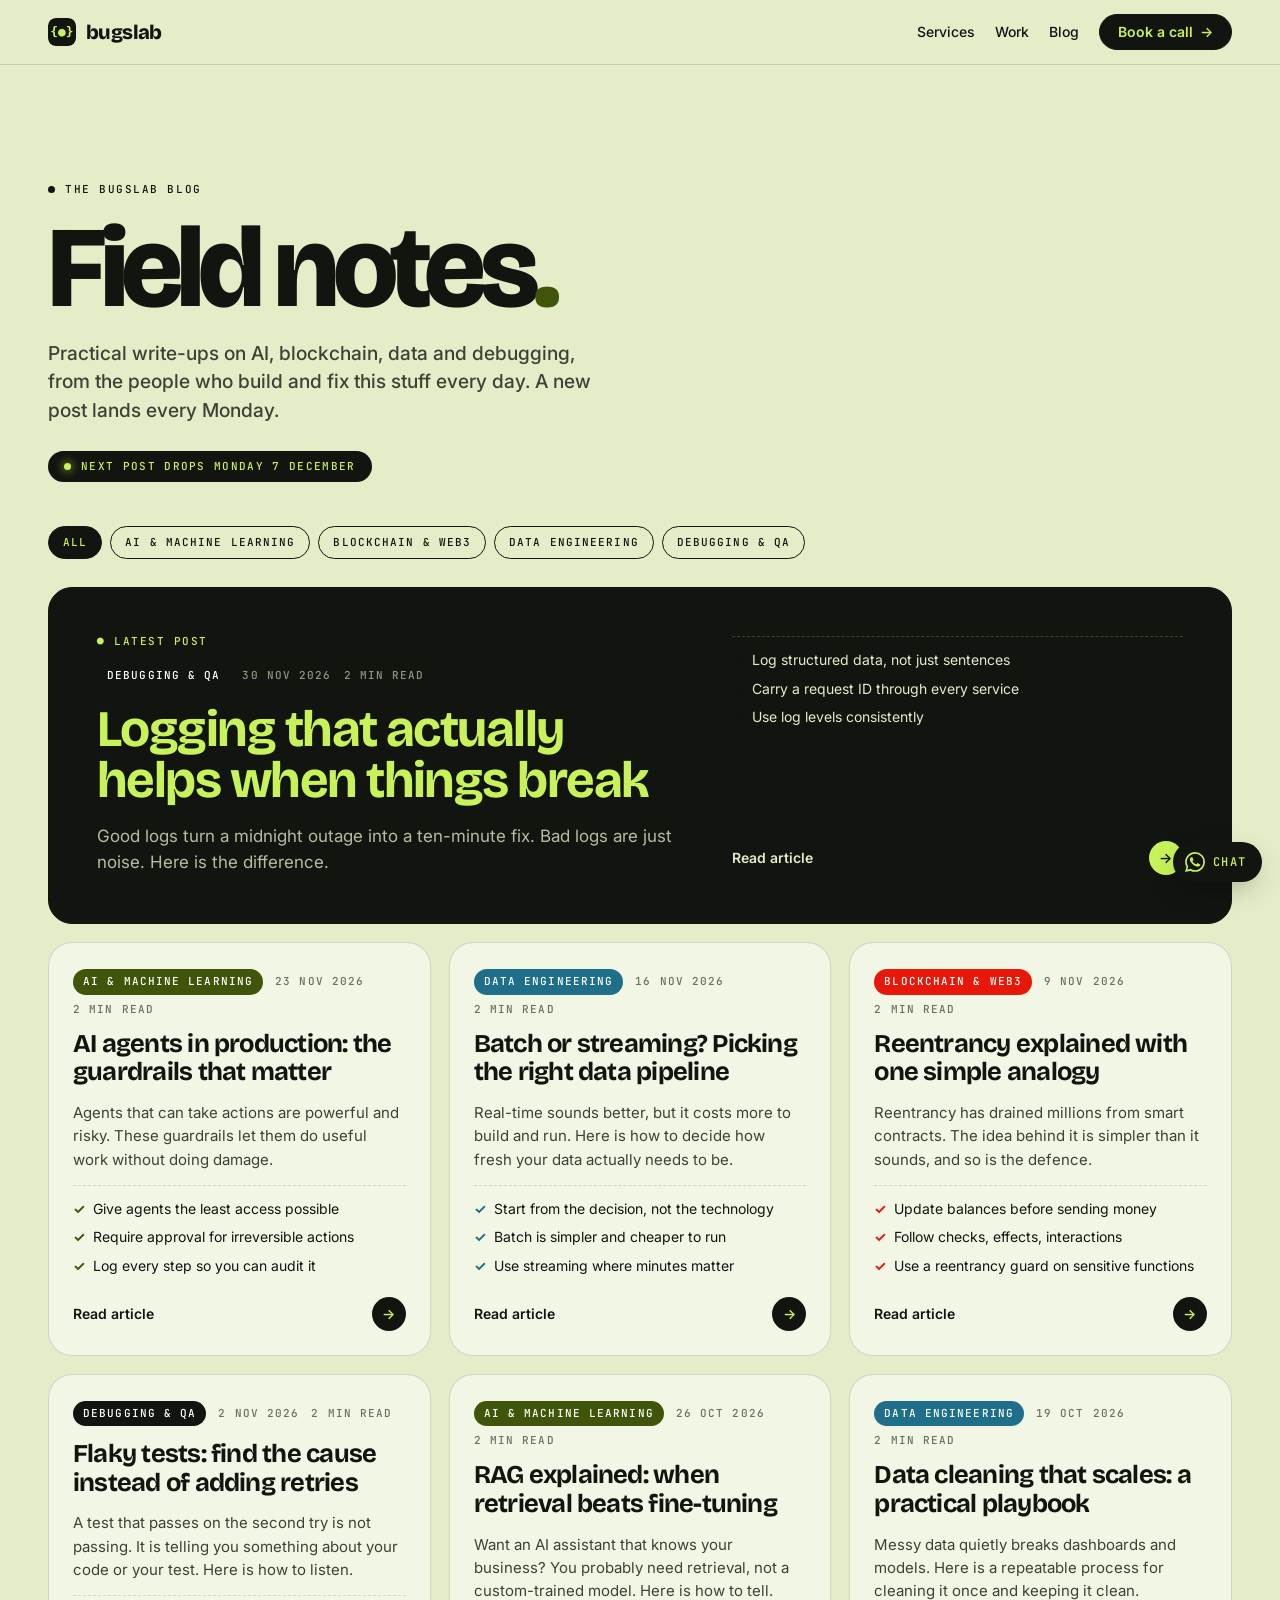
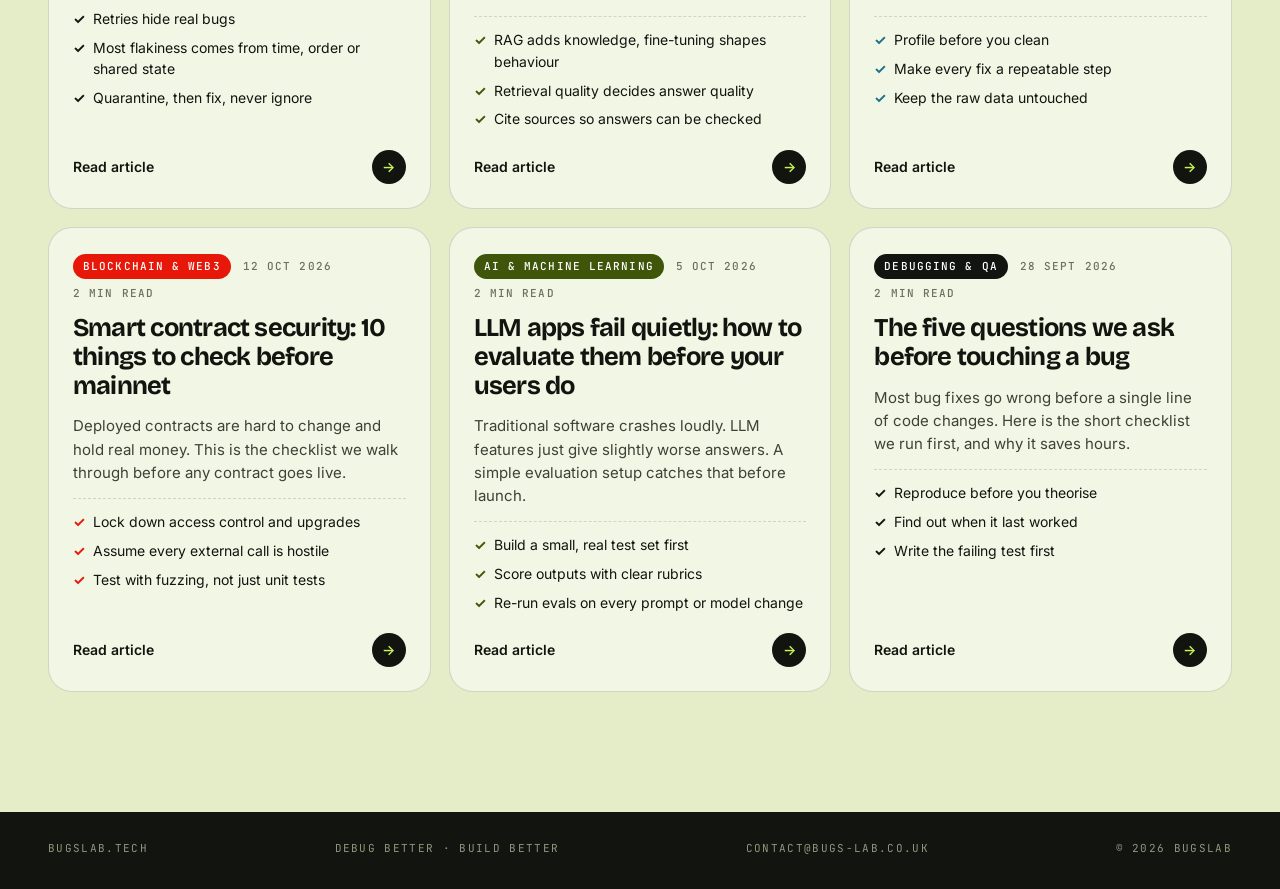
==== blog.html @ f15a3b4d "Add blog: listing page, article page, homepage teaser, 16 scheduled weekly posts Co-Authored-By: Cla" ====
<!DOCTYPE html>
<html lang="en">
<head>
    <meta charset="UTF-8">
    <meta name="viewport" content="width=device-width, initial-scale=1.0">
    <title>Blog | bugslab: notes on AI, blockchain, data and debugging</title>
    <meta name="description" content="Practical articles from the bugslab team on AI and machine learning, blockchain security, data engineering and debugging. A new post every Monday.">
    <meta name="robots" content="index, follow">
    <meta name="theme-color" content="#E4EDC8">
    <meta property="og:type" content="website">
    <meta property="og:title" content="Blog | bugslab: notes on AI, blockchain, data and debugging">
    <meta property="og:description" content="Practical articles from the bugslab team on AI and machine learning, blockchain security, data engineering and debugging. A new post every Monday.">
    <link rel="icon" type="image/svg+xml" href="favicon.svg">
    <link rel="apple-touch-icon" href="favicon.svg">
    <link rel="manifest" href="site.webmanifest">
    <link rel="canonical" href="https://bugslab.tech/blog.html">
    <link rel="preconnect" href="https://fonts.googleapis.com">
    <link rel="preconnect" href="https://fonts.gstatic.com" crossorigin>
    <link href="https://fonts.googleapis.com/css2?family=Bricolage+Grotesque:opsz,wght@12..96,500;12..96,700;12..96,800&family=Inter:wght@400;500;600&family=JetBrains+Mono:wght@400;500&display=swap" rel="stylesheet">
    <link rel="stylesheet" href="css/style.css">
    <link rel="stylesheet" href="css/blog.css">
</head>
<body>

<header class="blog-bar">
    <a href="index.html" class="brand"><img src="favicon.svg" alt="" width="28" height="28">bugslab</a>
    <nav aria-label="Primary">
        <a href="index.html#services">Services</a>
        <a href="index.html#work">Work</a>
        <a href="blog.html">Blog</a>
        <a href="index.html#contact" class="pill pill-dark">Book a call <span aria-hidden="true">→</span></a>
    </nav>
</header>

<main>
<section class="blog-hero">
    <div class="wrap">
        <p class="eyebrow"><span class="dot"></span>The bugslab blog</p>
        <h1>Field notes<span class="accent-dot">.</span></h1>
        <p class="lead">Practical write-ups on AI, blockchain, data and debugging, from the people who build and fix this stuff every day. A new post lands every Monday.</p>
        <p class="next-drop" id="nextDrop" hidden><span class="blip"></span><span></span></p>
    </div>
</section>
<section>
    <div class="wrap">
        <div class="filters" id="filters" role="toolbar" aria-label="Filter by topic"></div>
        <div class="post-grid" id="postGrid"></div>
    </div>
</section>
</main>

<footer class="footer">
    <div class="wrap footer-row mono">
        <span>bugslab.tech</span>
        <span>Debug better · Build better</span>
        <a href="mailto:contact@bugs-lab.co.uk">contact@bugs-lab.co.uk</a>
        <span>© <span id="year">2026</span> bugslab</span>
    </div>
</footer>

<a href="https://wa.me/447361244143" target="_blank" rel="noopener noreferrer" class="wa" aria-label="Message us on WhatsApp">
    <svg viewBox="0 0 24 24" fill="currentColor" aria-hidden="true"><path d="M17.47 14.38c-.3-.15-1.76-.87-2.03-.97-.27-.1-.47-.15-.67.15-.2.3-.77.97-.94 1.17-.17.2-.35.22-.64.07-.3-.15-1.26-.46-2.4-1.48-.89-.79-1.49-1.77-1.66-2.07-.17-.3-.02-.46.13-.61.13-.13.3-.35.45-.52.15-.17.2-.3.3-.5.1-.2.05-.37-.02-.52-.08-.15-.67-1.62-.92-2.22-.24-.58-.49-.5-.67-.51h-.57c-.2 0-.52.07-.8.37-.27.3-1.04 1.02-1.04 2.48s1.07 2.88 1.21 3.08c.15.2 2.1 3.2 5.08 4.49.71.31 1.26.49 1.69.63.71.23 1.36.2 1.87.12.57-.09 1.76-.72 2.01-1.41.25-.7.25-1.29.17-1.41-.07-.13-.27-.2-.57-.35M12.05 21.8h-.01a9.9 9.9 0 0 1-5.03-1.38l-.36-.21-3.74.98 1-3.65-.24-.37a9.86 9.86 0 0 1-1.51-5.26c0-5.45 4.44-9.88 9.89-9.88 2.64 0 5.12 1.03 6.99 2.9a9.82 9.82 0 0 1 2.89 6.99c0 5.45-4.44 9.88-9.88 9.88m8.41-18.3A11.82 11.82 0 0 0 12.05 0C5.5 0 .16 5.34.16 11.9c0 2.1.55 4.14 1.59 5.95L.06 24l6.3-1.65a11.88 11.88 0 0 0 5.68 1.45h.01c6.55 0 11.89-5.34 11.89-11.9 0-3.18-1.24-6.16-3.48-8.41"/></svg>
    <span>Chat</span>
</a>

<script src="js/posts.js"></script>
<script src="js/blog.js"></script>
</body>
</html>
---- css/style.css ----
/* ==========================================================================
   bugslab — studio redesign
   Pastel lime canvas, black ink, heavy grotesk display, mono labels.
   ========================================================================== */

:root {
    --bg: #E4EDC8;          /* pale lime canvas */
    --bg-soft: #F2F6E4;     /* card surface */
    --bg-alt: #D8E6AE;      /* deeper lime band */
    --ink: #121410;         /* near-black */
    --ink-2: #3D4236;       /* body copy */
    --ink-3: #6B7160;       /* muted */
    --line: rgba(18, 20, 16, .14);
    --accent: #C8F25A;      /* lime used on black */
    --olive: #3F550A;       /* bugslab brand green */

    --display: "Bricolage Grotesque", "Inter", system-ui, sans-serif;
    --body: "Inter", system-ui, -apple-system, sans-serif;
    --mono: "JetBrains Mono", ui-monospace, SFMono-Regular, Menlo, monospace;

    --gutter: clamp(16px, 4vw, 48px);
    --max: 1280px;
    --radius: 24px;
    --ease: cubic-bezier(.2, .8, .2, 1);
}

*, *::before, *::after { box-sizing: border-box; }
html { scroll-behavior: smooth; -webkit-text-size-adjust: 100%; }
body {
    margin: 0;
    background: var(--bg);
    color: var(--ink);
    font: 400 16px/1.55 var(--body);
    -webkit-font-smoothing: antialiased;
    overflow-x: hidden;
}
img, svg { display: block; max-width: 100%; }
a { color: inherit; }
p { margin: 0; }
h1, h2, h3 { margin: 0; font-weight: 800; }
ul, ol { margin: 0; padding: 0; list-style: none; }
::selection { background: var(--ink); color: var(--accent); }

.wrap { width: 100%; max-width: var(--max); margin: 0 auto; padding: 0 var(--gutter); }
.mono { font-family: var(--mono); font-size: 11px; letter-spacing: .12em; text-transform: uppercase; }
.mono.small { color: var(--ink-3); }
.label { color: var(--ink-3); margin-bottom: 6px; }

/* ── Progress bar ─────────────────────────────────────── */
.progress {
    position: fixed; inset: 0 0 auto 0; height: 3px; z-index: 100;
    background: var(--ink); transform-origin: 0 50%; transform: scaleX(0);
}

/* ── Pills (buttons) ─────────────────────────────────── */
.pill {
    display: inline-flex; align-items: center; gap: .5em;
    padding: 10px 18px; border-radius: 999px;
    font: 600 14px/1 var(--body); text-decoration: none; white-space: nowrap;
    border: 1.5px solid var(--ink); cursor: pointer;
    transition: transform .25s var(--ease), background .25s, color .25s;
}
.pill span { transition: transform .25s var(--ease); }
.pill:hover span { transform: translateX(4px); }
.pill:active { transform: scale(.97); }
.pill-dark { background: var(--ink); color: var(--accent); }
.pill-dark:hover { background: #000; }
.pill-line { background: transparent; color: var(--ink); }
.pill-line:hover { background: var(--ink); color: var(--accent); }
.pill-lg { padding: 16px 26px; font-size: 16px; }
.pill:focus-visible, a:focus-visible, summary:focus-visible, button:focus-visible,
input:focus-visible, textarea:focus-visible, select:focus-visible {
    outline: 2px solid var(--olive); outline-offset: 3px;
}

/* ── Header ──────────────────────────────────────────── */
.header {
    position: fixed; inset: 0 0 auto 0; z-index: 50;
    display: flex; align-items: center; justify-content: space-between;
    padding: 14px var(--gutter);
    transition: background .3s, border-color .3s, backdrop-filter .3s;
    border-bottom: 1px solid transparent;
}
.header.scrolled {
    background: color-mix(in srgb, var(--bg) 82%, transparent);
    -webkit-backdrop-filter: blur(14px); backdrop-filter: blur(14px);
    border-bottom-color: var(--line);
}
.wordmark {
    display: inline-flex; align-items: center; gap: 8px;
    font: 800 20px/1 var(--display); letter-spacing: -.03em; text-decoration: none;
}
.wordmark sup { font-size: .7em; top: -.35em; position: relative; margin-left: -7px; }
.wordmark-bug {
    display: inline-grid; place-items: center; grid-auto-flow: column;
    height: 30px; padding: 0 7px; border-radius: 9px;
    background: var(--ink); color: var(--accent);
    font: 700 13px/1 var(--mono); letter-spacing: -.05em;
}
.wordmark-bug i { font-style: normal; font-size: 9px; margin: 0 1px; }
.header-nav { display: flex; align-items: center; gap: 26px; }
.header-nav a:not(.pill) { font-weight: 500; font-size: 14px; text-decoration: none; position: relative; }
.header-nav a:not(.pill)::after {
    content: ""; position: absolute; left: 0; right: 0; bottom: -4px; height: 1.5px;
    background: currentColor; transform: scaleX(0); transform-origin: right; transition: transform .3s var(--ease);
}
.header-nav a:not(.pill):hover::after { transform: scaleX(1); transform-origin: left; }

.menu-btn {
    display: none; width: 44px; height: 44px; border-radius: 50%;
    border: 0; background: var(--ink); cursor: pointer; position: relative;
}
.menu-btn span {
    position: absolute; left: 13px; right: 13px; height: 2px; background: var(--accent);
    transition: transform .3s var(--ease);
}
.menu-btn span:first-child { top: 18px; }
.menu-btn span:last-child { top: 24px; }
.menu-btn[aria-expanded="true"] span:first-child { transform: translateY(3px) rotate(45deg); }
.menu-btn[aria-expanded="true"] span:last-child { transform: translateY(-3px) rotate(-45deg); }

.menu {
    position: fixed; inset: 0; z-index: 40; background: var(--ink); color: var(--bg);
    display: flex; flex-direction: column; justify-content: center; gap: 6px;
    padding: 80px var(--gutter) 40px;
}
.menu[hidden] { display: none; }
.menu a { font: 800 clamp(40px, 12vw, 64px)/1.05 var(--display); letter-spacing: -.04em; text-decoration: none; }
.menu a:hover { color: var(--accent); }
.menu p { margin-top: 28px; color: var(--accent); }

/* ── Section dots ────────────────────────────────────── */
.dots {
    position: fixed; right: 18px; top: 50%; transform: translateY(-50%); z-index: 30;
    display: flex; flex-direction: column; gap: 12px; align-items: flex-end;
}
.dots a {
    width: 7px; height: 7px; border-radius: 50%; background: var(--ink); opacity: .22;
    position: relative; transition: opacity .3s, transform .3s var(--ease);
}
.dots a::before {
    content: attr(data-label); position: absolute; right: 16px; top: 50%; transform: translateY(-50%);
    font: 500 10px/1 var(--mono); letter-spacing: .12em; text-transform: uppercase; white-space: nowrap;
    opacity: 0; transition: opacity .3s;
}
.dots a.active { opacity: 1; transform: scale(1.35); }
.dots a.active::before, .dots a:hover::before { opacity: 1; }
.dots.on-dark a { background: var(--bg); }
.dots.on-dark a::before { color: var(--bg); }

/* ── Eyebrow ─────────────────────────────────────────── */
.eyebrow {
    display: inline-flex; align-items: center; gap: 10px;
    font: 500 11px/1 var(--mono); letter-spacing: .14em; text-transform: uppercase;
    margin-bottom: 22px;
}
.eyebrow .dot { width: 7px; height: 7px; border-radius: 50%; background: currentColor; }
.eyebrow.on-dark { color: var(--accent); }

/* ── Hero ────────────────────────────────────────────── */
.hero {
    min-height: 100vh; min-height: 100svh;
    display: flex; flex-direction: column; justify-content: center;
    padding: 80px 0 48px; position: relative;
}
.hero-grid { display: grid; grid-template-columns: minmax(0, 1fr) 280px; gap: 40px; align-items: center; }
.hero-title {
    font: 800 clamp(54px, 9.4vw, 150px)/.9 var(--display);
    letter-spacing: -.055em; margin-bottom: 36px;
}
.hero-title .line { display: block; }
.accent-dot { color: var(--olive); }
.hero-row { display: flex; align-items: center; gap: 28px; flex-wrap: wrap; }
.hero-sub { max-width: 380px; color: var(--ink-2); font-size: 16px; }

.hero-meta {
    display: grid; grid-template-columns: repeat(3, auto); justify-content: start; gap: 24px 64px;
    margin-top: 64px; padding-top: 24px;
    background: linear-gradient(var(--line), var(--line)) no-repeat var(--gutter) 0 / calc(100% - 2 * var(--gutter)) 1px;
}
.hero-meta p:not(.label) { font-weight: 600; font-size: 15px; }
.hero-meta a { text-decoration: none; }
.hero-meta a:hover { text-decoration: underline; }

/* Mascot */
.mascot-wrap { display: flex; flex-direction: column; align-items: center; gap: 18px; }
.bubble {
    background: var(--ink); color: var(--bg); padding: 10px 14px; border-radius: 12px;
    font: 500 13px/1.3 var(--body); position: relative; max-width: 220px; text-align: center;
    transition: opacity .3s, transform .3s var(--ease);
}
.bubble::after {
    content: ""; position: absolute; left: 50%; bottom: -6px; width: 12px; height: 12px;
    background: var(--ink); transform: translateX(-50%) rotate(45deg); border-radius: 2px;
}
.bubble.swap { opacity: 0; transform: translateY(4px); }
.mascot { position: relative; width: 240px; height: 240px; display: grid; place-items: center; cursor: pointer; }
.rings, .rings span { position: absolute; inset: 0; border-radius: 50%; }
.rings span { border: 1.5px dashed rgba(18, 20, 16, .28); animation: pulse 4s var(--ease) infinite; }
.rings span:nth-child(2) { inset: 26px; animation-delay: .5s; }
.rings span:nth-child(3) { inset: 52px; animation-delay: 1s; }
@keyframes pulse { 0%, 100% { transform: scale(1); opacity: .9; } 50% { transform: scale(1.04); opacity: .45; } }
.mascot-body {
    position: relative; z-index: 1; display: flex; align-items: center; gap: 6px;
    background: var(--ink); color: var(--accent); border-radius: 44px; padding: 20px 22px;
    font: 700 44px/1 var(--mono); transition: transform .4s var(--ease);
    box-shadow: 0 18px 40px -18px rgba(0, 0, 0, .5);
}
.mascot:hover .mascot-body { transform: rotate(-6deg) scale(1.04); }
.mascot.blink .eye i { transform: scaleY(.1); }
.eyes { display: flex; gap: 8px; }
.eye {
    width: 34px; height: 34px; border-radius: 50%; background: #fff;
    display: grid; place-items: center; overflow: hidden;
}
.eye i {
    width: 14px; height: 14px; border-radius: 50%; background: var(--ink); display: block;
    transition: transform .08s linear;
}

/* ── Marquee ─────────────────────────────────────────── */
.marquee { background: var(--ink); color: var(--accent); overflow: hidden; padding: 18px 0; }
.marquee-track {
    display: flex; align-items: center; gap: 28px; width: max-content;
    animation: marquee 38s linear infinite;
}
.marquee span { font: 700 clamp(26px, 3.4vw, 40px)/1 var(--display); letter-spacing: -.02em; white-space: nowrap; }
.marquee b { font-size: 22px; color: var(--bg); font-weight: 400; }
.marquee:hover .marquee-track { animation-play-state: paused; }
@keyframes marquee { to { transform: translateX(-50%); } }

/* ── Sections ────────────────────────────────────────── */
.section { padding: clamp(80px, 12vw, 150px) 0; position: relative; }
.display { font: 800 clamp(44px, 6.4vw, 92px)/.95 var(--display); letter-spacing: -.045em; }
.mega { font: 800 clamp(56px, 11vw, 170px)/.88 var(--display); letter-spacing: -.055em; }
.lead { font-size: clamp(17px, 1.5vw, 20px); line-height: 1.5; font-weight: 500; color: var(--ink); }
.section-head {
    display: flex; align-items: flex-end; justify-content: space-between; gap: 16px 24px; flex-wrap: wrap;
    margin-bottom: clamp(36px, 5vw, 64px);
}
.split { display: grid; grid-template-columns: 1.25fr 1fr; gap: 48px 72px; align-items: end; }

/* What */
.what { background: var(--bg-alt); }
.scribble { position: relative; display: inline-block; white-space: nowrap; }
.scribble svg { position: absolute; left: -2%; width: 104%; bottom: -.12em; height: .28em; overflow: visible; }
.scribble path {
    fill: none; stroke: var(--ink); stroke-width: 4; stroke-linecap: round;
    stroke-dasharray: 240; stroke-dashoffset: 240; transition: stroke-dashoffset 1.1s var(--ease) .35s;
}
.in .scribble path, .scribble.in path { stroke-dashoffset: 0; }
.what-side { display: grid; gap: 24px; }
.chips { display: flex; flex-wrap: wrap; gap: 10px 22px; }
.chips li { font: 500 11px/1 var(--mono); letter-spacing: .12em; text-transform: uppercase; }

/* Services — cards */
.cards { display: grid; grid-template-columns: repeat(auto-fill, minmax(280px, 1fr)); gap: 16px; }
.card {
    position: relative; overflow: hidden; display: flex; flex-direction: column; gap: 14px;
    background: var(--bg-soft); border: 1px solid var(--line); border-left: 4px solid var(--ink);
    border-radius: 14px; padding: 28px 26px 26px;
    transition: transform .45s cubic-bezier(.175, .885, .32, 1.275), box-shadow .35s, background .35s;
}
.card::before {
    content: ""; position: absolute; left: -4px; top: 0; bottom: 0; width: 4px; background: var(--olive);
    transform: scaleY(0); transform-origin: top; transition: transform .35s var(--ease);
}
.card:hover { transform: translateX(8px); box-shadow: 0 14px 34px -18px rgba(18, 20, 16, .35); background: #fff; }
.card:hover::before { transform: scaleY(1); }
.card-top { display: flex; justify-content: space-between; align-items: flex-start; }
.card-icon {
    font: 700 34px/1 var(--mono); display: inline-flex; align-items: center; gap: 3px;
    transition: transform .45s cubic-bezier(.34, 1.56, .64, 1);
}
.card-icon i { font-style: normal; font-size: .55em; color: var(--olive); display: inline-block; }
.card:hover .card-icon { transform: scale(1.18) rotate(-8deg); }
.card:hover .card-icon b { color: var(--olive); }
.card:hover .card-icon i { animation: bugFound .5s ease; }
@keyframes bugFound { 50% { transform: scale(1.7); } }
.card-title { font: 700 16px/1.3 var(--mono); text-transform: uppercase; letter-spacing: .03em; }
.card p { color: var(--ink-2); font-size: 15px; line-height: 1.6; }
.card .tags { margin-top: auto; justify-content: flex-start; max-width: none; padding-top: 6px; }
.tags { display: flex; flex-wrap: wrap; gap: 6px; }
.tags li { font: 500 11px/1 var(--mono); padding: 7px 10px; border: 1px solid var(--line); border-radius: 999px; background: var(--bg); }
.num { font: 500 12px/1 var(--mono); color: var(--ink-3); }
.plus { width: 28px; height: 28px; border-radius: 50%; border: 1.5px solid var(--ink); position: relative; justify-self: end; transition: background .25s, transform .35s var(--ease); }
.plus::before, .plus::after { content: ""; position: absolute; left: 50%; top: 50%; width: 11px; height: 1.5px; background: currentColor; transform: translate(-50%, -50%); }
.plus::after { transform: translate(-50%, -50%) rotate(90deg); }
details[open] > summary .plus { background: var(--ink); color: var(--accent); transform: rotate(45deg); }
details[open] > p { animation: open .45s var(--ease); }
@keyframes open { from { opacity: 0; transform: translateY(-6px); } }

/* Custom cursor */
.cursor {
    position: fixed; left: 0; top: 0; width: 12px; height: 12px; margin: -6px 0 0 -6px; border-radius: 50%;
    background: #fff; mix-blend-mode: difference; pointer-events: none; z-index: 300;
    opacity: 0; transition: width .25s var(--ease), height .25s var(--ease), margin .25s var(--ease), opacity .3s;
}
.cursor.on { opacity: 1; }
.cursor.big { width: 44px; height: 44px; margin: -22px 0 0 -22px; }
@media (hover: none), (pointer: coarse) { .cursor { display: none; } }

/* Intro: dotted torus fills the background, content centred on top */
.intro { min-height: 100vh; min-height: 100svh; position: relative; background: var(--bg); overflow: hidden; }
#particles { position: absolute; inset: 0; width: 100%; height: 100%; display: block; z-index: 0; }
.intro::after { /* soft centre wash so the text always reads over the dots */
    content: ""; position: absolute; inset: 0; z-index: 1; pointer-events: none;
    background: radial-gradient(ellipse 36% 42% at 50% 50%, color-mix(in srgb, var(--bg) 72%, transparent) 0%, color-mix(in srgb, var(--bg) 35%, transparent) 60%, transparent 100%);
}
.intro-grid {
    position: relative; z-index: 2; pointer-events: none;
    min-height: 100vh; min-height: 100svh; max-width: 1440px; margin: 0 auto;
    display: flex; align-items: center; justify-content: center; padding: 56px var(--gutter) 72px;
}
.intro-center { width: min(760px, 100%); pointer-events: auto; text-align: center; display: flex; flex-direction: column; align-items: center; }
.intro-logo { margin: 0; width: min(620px, 92%); }
.intro-title { font: 800 clamp(34px, 4.2vw, 60px)/.95 var(--display); letter-spacing: -.045em; margin-top: clamp(20px, 2.6vw, 30px); }
.intro-sub { margin-top: 14px; max-width: 520px; color: var(--ink-2); }
.intro-ctas { display: flex; flex-wrap: wrap; justify-content: center; gap: 12px; margin-top: 24px; }
.intro-meta { display: flex; flex-wrap: wrap; justify-content: center; gap: 14px 40px; margin-top: 32px; padding-top: 18px; border-top: 1px solid var(--line); }
.intro-meta p:not(.label) { font-weight: 600; font-size: 14px; }
.intro-meta a { text-decoration: none; }
.intro-meta a:hover { text-decoration: underline; }
.logo-stack > svg, .logo-stack > .lgw { transition: opacity 1.1s var(--ease); }
.intro::after { transition: opacity 1.1s var(--ease); }
.intro.dotting::after { opacity: .35; }
.logo-stack.dotted > svg, .logo-stack.dotted > .lgw { opacity: 0; }
.tf-ch { display: inline-block; color: transparent; -webkit-background-clip: text; background-clip: text; background-repeat: no-repeat; }
/* googly eyes sitting on the ladybug in the logo's "b" */
.logo-eyes { position: absolute; inset: 0; z-index: 3; pointer-events: none; }
.logo-eyes .le { position: absolute; width: 3.1%; height: auto; aspect-ratio: 1; transform: translate(-50%, -50%); box-shadow: 0 0 0 1.5px #121410; transition: transform .12s; }
.logo-eyes .le i { width: 50%; height: 50%; }
.le-l { left: 11.77%; top: 26.9%; }
.le-r { left: 15.5%; top: 36%; }
.logo-eyes.blink .le { transform: translate(-50%, -50%) scaleY(.12); }
.logo-svg { width: 100%; height: auto; overflow: visible; }
.logo-stack { position: relative; display: block; }
.logo-red .lp { fill: #E71809; }
.logo-green { position: absolute; inset: 0; }
.logo-green .lp { fill: var(--olive); }
/* googly eyes laid over the dotted ladybug's face */
.ring-bug { position: absolute; z-index: 1; pointer-events: none; left: 70%; top: 48%; transform: translate(-50%, -50%); }
.ring-bug .rb-eye { position: absolute; width: 13%; height: auto; aspect-ratio: 1; transform: translate(-50%, -50%); box-shadow: 0 0 0 1.5px #121410; transition: transform .12s; }
.ring-bug .rb-eye i { width: 48%; height: 48%; }
.rb-l { left: 51.8%; top: 33.2%; }
.rb-r { left: 69.4%; top: 44.6%; }
.ring-bug.blink .rb-eye { transform: translate(-50%, -50%) scaleY(.12); }

/* logo: each letter is its own colour layer; JS animates the fill (effect + palette change every round) */
.lgw { position: absolute; inset: 0; display: block; }
.lg { clip-path: inset(100% -15% -15% -15%); }
.lg .lp { fill: var(--fill, #3F550A); }
.intro-tag { margin-top: clamp(16px, 2vw, 26px); font-size: clamp(14px, 1.5vw, 20px); font-weight: 700 !important; font-weight: 500; letter-spacing: .22em; color: var(--ink); min-height: 1.4em; }
.caret { display: inline-block; width: .6em; height: 1.1em; background: var(--ink); margin-left: 4px; vertical-align: -.2em; animation: caret 1s steps(1) infinite; }
@keyframes caret { 50% { opacity: 0; } }
.scroll-cue { position: absolute; bottom: 28px; left: 50%; transform: translateX(-50%); text-decoration: none; color: var(--ink-3); }
.scroll-cue span { display: inline-block; animation: bob 1.6s ease-in-out infinite; }
@keyframes bob { 50% { transform: translateY(4px); } }

/* Toolkit */
.toolkit { background: var(--bg-alt); }
.pit {
    position: relative; height: clamp(380px, 48vw, 520px); border-radius: var(--radius);
    background: var(--ink); overflow: hidden; touch-action: pan-y;
}
.pit-mascot {
    position: absolute; left: 50%; top: 32%; transform: translate(-50%, -50%);
    display: flex; gap: 6px; padding: 18px; border-radius: 50%;
    box-shadow: 0 0 0 16px rgba(200, 242, 90, .06), 0 0 0 34px rgba(200, 242, 90, .04);
}
.pit-mascot .eye { width: 26px; height: 26px; }
.pit-mascot .eye i { width: 11px; height: 11px; background: var(--ink); }
.pit-tags { position: absolute; inset: 0; }
.pit-tags li {
    position: absolute; left: 0; top: 0; padding: 12px 20px; border-radius: 999px;
    font: 700 clamp(14px, 1.5vw, 18px)/1 var(--display); letter-spacing: -.01em; white-space: nowrap;
    background: var(--bg); color: var(--ink); user-select: none; -webkit-user-select: none;
    cursor: grab; will-change: transform;
}
.pit-tags li:active { cursor: grabbing; }
.pit-tags li.t-accent { background: var(--accent); }
.pit-tags li.t-outline { background: transparent; color: var(--accent); border: 1.5px solid var(--accent); }
.pit-tags li { transition: box-shadow .25s, filter .25s; }
.pit-tags li:hover { box-shadow: 0 0 0 3px rgba(200, 242, 90, .55), 0 0 28px rgba(200, 242, 90, .45) !important; }
.pit-tags li.hit { box-shadow: 0 0 0 2px var(--accent), 0 0 24px rgba(200, 242, 90, .7); filter: brightness(1.12); }
/* toolkit extras */
@property --spin { syntax: '<angle>'; inherits: false; initial-value: 0deg; }
.pit-frame {
    position: relative; padding: 2px; border-radius: calc(var(--radius) + 2px);
    background: conic-gradient(from var(--spin), rgba(200, 242, 90, .05), var(--accent) 12%, rgba(200, 242, 90, .05) 28%, rgba(200, 242, 90, .05) 55%, #7fa61c 68%, rgba(200, 242, 90, .05) 82%);
    animation: spin 6s linear infinite;
    box-shadow: 0 30px 80px -30px rgba(18, 20, 16, .55), 0 0 60px -20px rgba(200, 242, 90, .35);
}
@keyframes spin { to { --spin: 360deg; } }
.pit::before { /* cursor spotlight */
    content: ""; position: absolute; inset: 0; pointer-events: none; z-index: 0;
    background: radial-gradient(360px circle at var(--mx, 50%) var(--my, 40%), rgba(200, 242, 90, .13), transparent 60%);
    transition: background .1s;
}
.pit::after { /* vignette */
    content: ""; position: absolute; inset: 0; pointer-events: none; border-radius: inherit;
    box-shadow: inset 0 0 120px rgba(0, 0, 0, .65);
}
.pit-bar {
    position: absolute; inset: 0 0 auto 0; height: 42px; z-index: 3; display: flex; align-items: center; gap: 16px;
    padding: 0 18px; border-bottom: 1px solid rgba(200, 242, 90, .12);
    background: linear-gradient(rgba(255, 255, 255, .04), transparent); pointer-events: none;
}
.tl { display: flex; gap: 6px; }
.tl i { width: 10px; height: 10px; border-radius: 50%; background: #3a3f33; }
.tl i:nth-child(1) { background: #E71809; } .tl i:nth-child(2) { background: #e0b43a; } .tl i:nth-child(3) { background: var(--accent); }
.pit-path { color: rgba(228, 237, 200, .55); }
.pit-live { margin-left: auto; color: var(--accent); display: flex; align-items: center; gap: 8px; }
.pit-log {
    position: absolute; left: 20px; top: 58px; z-index: 2; pointer-events: none; list-style: none;
    display: flex; flex-direction: column; gap: 5px; font-size: 11px; color: rgba(200, 242, 90, .8);
}
.pit-log li { animation: logIn .4s var(--ease) both; }
.pit-log li:nth-last-child(2) { opacity: .6; } .pit-log li:nth-last-child(3) { opacity: .35; } .pit-log li:nth-last-child(4) { opacity: .15; }
@keyframes logIn { from { opacity: 0; transform: translateX(-8px); } }
.pit-sparks { position: absolute; inset: 0; width: 100%; height: 100%; z-index: 4; pointer-events: none; }
.pit-glow { /* floor glow */
    position: absolute; left: 0; right: 0; bottom: 0; height: 90px; pointer-events: none;
    background: linear-gradient(transparent, rgba(200, 242, 90, .12)); border-bottom: 2px solid rgba(200, 242, 90, .45);
    animation: floor 3s ease-in-out infinite;
}
@keyframes floor { 50% { opacity: .45; } }
.pit-tags { z-index: 3; }
.pit-tags li { box-shadow: 0 8px 18px -8px rgba(0, 0, 0, .6); }
.pit-grid {
    position: absolute; inset: -40px; pointer-events: none;
    background-image: radial-gradient(rgba(200, 242, 90, .16) 1.2px, transparent 1.4px);
    background-size: 26px 26px; animation: griddrift 18s linear infinite;
}
@keyframes griddrift { to { transform: translate(26px, 26px); } }
.pit-scan {
    position: absolute; top: 0; bottom: 0; width: 22%; left: -25%; pointer-events: none;
    background: linear-gradient(90deg, transparent, rgba(200, 242, 90, .10) 60%, rgba(200, 242, 90, .35) 98%, transparent);
    animation: scan 5.5s cubic-bezier(.45, 0, .55, 1) infinite;
}
@keyframes scan { 0% { left: -25%; } 60%, 100% { left: 105%; } }
.pit-bug { position: absolute; top: 12px; z-index: 4; margin-left: 180px; left: 0; pointer-events: none; animation: crawl 16s linear infinite; }
.pit-bug span {
    display: inline-block; font: 700 18px/1 var(--mono); color: var(--accent);
    animation: bobble .45s ease-in-out infinite alternate;
}
.pit-bug i { font-style: normal; font-size: .6em; color: #fff; }
@keyframes crawl { from { transform: translateX(-60px); } to { transform: translateX(calc(100vw)); } }
@keyframes bobble { from { transform: translateY(0) rotate(-6deg); } to { transform: translateY(-3px) rotate(6deg); } }
.pit-status {
    display: none;
}
.blip { width: 7px; height: 7px; border-radius: 50%; background: var(--accent); box-shadow: 0 0 10px var(--accent); animation: blip 1.2s ease-in-out infinite; }
@keyframes blip { 50% { opacity: .25; } }
.pit-mascot { animation: ringpulse 3s ease-in-out infinite; }
@keyframes ringpulse {
    0%, 100% { box-shadow: 0 0 0 16px rgba(200, 242, 90, .06), 0 0 0 34px rgba(200, 242, 90, .04); }
    50%      { box-shadow: 0 0 0 22px rgba(200, 242, 90, .10), 0 0 0 48px rgba(200, 242, 90, .05); }
}
/* static fallback (no physics) */
.pit.static .pit-tags { display: flex; flex-wrap: wrap; align-content: flex-end; justify-content: center; gap: 10px; padding: 28px; }
.pit.static .pit-tags li { position: static; }

/* Work */
.cases { border-top: 1px solid var(--line); }
.case {
    display: grid; grid-template-columns: 56px 1.6fr 1fr 90px; gap: 12px 28px; align-items: center;
    padding: 30px 0; border-bottom: 1px solid var(--line); position: relative; isolation: isolate;
}
.case::before {
    content: ""; position: absolute; inset: 0 calc(var(--gutter) * -1); background: var(--ink); z-index: -1;
    transform: scaleY(0); transform-origin: bottom; transition: transform .45s var(--ease);
}
.case h3 { font: 700 clamp(22px, 2.6vw, 34px)/1.1 var(--display); letter-spacing: -.035em; margin-bottom: 6px; transition: color .3s; }
.case-main p { color: var(--ink-2); font-size: 15px; max-width: 520px; transition: color .3s; }
.case-stat strong { display: block; font: 800 clamp(28px, 3vw, 40px)/1 var(--display); letter-spacing: -.04em; transition: color .3s; }
.case-stat strong.building { font-size: clamp(22px, 2.2vw, 28px); }
.case-stat span { font-size: 13px; color: var(--ink-3); transition: color .3s; }
.case-cat { justify-self: end; transition: color .3s; }
@media (hover: hover) {
    .case:hover::before { transform: scaleY(1); }
    .case:hover h3, .case:hover .case-stat strong { color: var(--accent); }
    .case:hover .case-main p, .case:hover .case-stat span, .case:hover .num, .case:hover .case-cat { color: rgba(228, 237, 200, .7); }
}

/* Dark statement */
.dark { background: var(--ink); color: var(--bg); }
.dark .mega { color: var(--accent); margin-bottom: clamp(48px, 7vw, 90px); }
.stats { display: grid; grid-template-columns: repeat(4, 1fr); border-top: 1px solid rgba(228, 237, 200, .18); }
.stats > div { padding: 28px 20px 0 0; }
.stats strong { font: 800 clamp(44px, 5.5vw, 80px)/1 var(--display); letter-spacing: -.05em; }
.stats sup { font: 700 .45em/1 var(--display); color: var(--accent); vertical-align: top; position: relative; top: .5em; margin-left: 2px; font-size: clamp(20px, 2.4vw, 34px); }
.stats .mono { display: block; margin-top: 12px; color: rgba(228, 237, 200, .6); }
.dark-note { margin-top: 56px; color: rgba(228, 237, 200, .7); font-size: 15px; }
.dark-note a { color: var(--accent); }

/* Process */
.steps { display: grid; grid-template-columns: repeat(4, 1fr); gap: 16px; }
.step {
    background: var(--bg-soft); border-radius: var(--radius); padding: 28px 24px 32px;
    min-height: 240px; display: flex; flex-direction: column; border: 1px solid var(--line);
    transition: transform .35s var(--ease), background .35s, color .35s;
}
.step .mono { color: var(--ink-3); margin-bottom: auto; transition: color .35s; }
.step h3 { font: 700 26px/1.1 var(--display); letter-spacing: -.03em; margin: 40px 0 10px; }
.step p { color: var(--ink-2); font-size: 15px; transition: color .35s; }
.step:hover { transform: translateY(-6px); background: var(--ink); color: var(--accent); }
.step:hover p, .step:hover .mono { color: rgba(228, 237, 200, .75); }

/* FAQ */
.faq { background: var(--bg-alt); }
.faq .split { align-items: start; }
.faq .lead { margin-top: 20px; color: var(--ink-2); }
.faq .lead a { color: var(--ink); font-weight: 600; }
.qa { border-bottom: 1px solid var(--line); }
.qa:first-child { border-top: 1px solid var(--line); }
.qa summary {
    list-style: none; cursor: pointer; display: flex; justify-content: space-between; align-items: center; gap: 20px;
    padding: 22px 0; font: 700 clamp(18px, 1.7vw, 22px)/1.25 var(--display); letter-spacing: -.02em;
}
.qa summary::-webkit-details-marker { display: none; }
.qa summary .plus { flex: none; }
.qa > p { padding: 0 48px 24px 0; color: var(--ink-2); }

/* Contact */
.contact .mega { margin-bottom: clamp(40px, 6vw, 72px); }
.contact-grid { display: grid; grid-template-columns: 1fr 1fr; gap: 48px 72px; align-items: start; }
.contact-ctas { display: flex; flex-wrap: wrap; gap: 12px; margin-bottom: 48px; }
.contact-meta { display: grid; grid-template-columns: 1fr 1fr; gap: 28px 32px; }
.contact-meta p:not(.label) { font-weight: 600; font-size: 15px; word-break: break-word; }
.contact-meta a { text-decoration: none; }
.contact-meta a:hover { text-decoration: underline; }
.form {
    background: var(--bg-soft); border: 1px solid var(--line); border-radius: var(--radius);
    padding: clamp(22px, 3vw, 36px); display: grid; gap: 18px;
}
.form label { display: grid; gap: 8px; font: 500 11px/1 var(--mono); letter-spacing: .12em; text-transform: uppercase; color: var(--ink-3); }
.form input, .form textarea, .form select {
    font: 500 16px/1.4 var(--body); color: var(--ink); background: transparent;
    border: 0; border-bottom: 1.5px solid var(--line); padding: 8px 0; border-radius: 0;
    transition: border-color .25s; width: 100%; letter-spacing: 0; text-transform: none;
}
.form select { appearance: none; -webkit-appearance: none; background: url("data:image/svg+xml,%3Csvg xmlns='http://www.w3.org/2000/svg' width='12' height='8'%3E%3Cpath d='M1 1l5 5 5-5' fill='none' stroke='%23121410' stroke-width='1.6'/%3E%3C/svg%3E") no-repeat right 4px center; padding-right: 24px; cursor: pointer; }
.form textarea { resize: vertical; min-height: 96px; }
.form input:focus, .form textarea:focus, .form select:focus { outline: none; border-color: var(--ink); }
.form button { justify-self: start; margin-top: 6px; }
.form-note { min-height: 1em; color: var(--olive); }

/* Footer */
.footer { background: var(--ink); color: rgba(228, 237, 200, .6); padding: 28px 0 32px; }
.footer-row { display: flex; flex-wrap: wrap; justify-content: space-between; gap: 12px 24px; }
.footer a { text-decoration: none; }
.footer a:hover { color: var(--accent); }

/* WhatsApp */
.wa {
    position: fixed; right: 18px; bottom: 18px; z-index: 45;
    display: inline-flex; align-items: center; gap: 8px; padding: 10px 16px 10px 12px;
    background: var(--ink); color: var(--accent); border-radius: 999px; text-decoration: none;
    font: 500 12px/1 var(--mono); letter-spacing: .1em; text-transform: uppercase;
    box-shadow: 0 10px 30px -10px rgba(0, 0, 0, .45); transition: transform .3s var(--ease);
}
.wa svg { width: 20px; height: 20px; }
.wa:hover { transform: translateY(-3px); }

/* ── Reveal animation ────────────────────────────────── */
.js .reveal { opacity: 0; transform: translateY(28px); filter: blur(6px); transition: opacity .9s var(--ease), transform .9s var(--ease), filter .9s var(--ease); }
.js .reveal.in { opacity: 1; transform: none; filter: none; }
.js .hero-title .line { display: block; overflow: hidden; }

/* ── Responsive ──────────────────────────────────────── */
@media (max-width: 1024px) {
    .steps { grid-template-columns: repeat(2, 1fr); }
    .case { grid-template-columns: 44px 1fr auto; }
    .case-cat { display: none; }
    .dots { display: none; }
}
@media (max-width: 820px) {
    .intro::after { background: radial-gradient(ellipse 70% 45% at 50% 50%, color-mix(in srgb, var(--bg) 85%, transparent), color-mix(in srgb, var(--bg) 40%, transparent)); }
    .intro-grid { padding-top: 48px; }
    .intro-meta { gap: 12px 24px; }
    .art-label { display: none; }
    .ring-bug { left: 50%; top: 62%; }
    .header-nav { display: none; }
    .menu-btn { display: block; }
    .hero { padding-top: 64px; }
    .hero-grid { grid-template-columns: 1fr; }
    .mascot-wrap { order: -1; align-items: flex-start; flex-direction: row; gap: 14px; }
    .mascot { width: 120px; height: 120px; }
    .mascot-body { font-size: 22px; padding: 10px 11px; border-radius: 24px; gap: 3px; }
    .eye { width: 18px; height: 18px; }
    .eye i { width: 8px; height: 8px; }
    .eyes { gap: 4px; }
    .bubble { align-self: center; font-size: 12px; }
    .bubble::after { left: -5px; top: 50%; bottom: auto; transform: translateY(-50%) rotate(45deg); }
    .hero-meta { grid-template-columns: 1fr 1fr; gap: 20px; margin-top: 44px; }
    .split, .contact-grid { grid-template-columns: 1fr; }
    .stats { grid-template-columns: 1fr 1fr; }
    .stats > div { padding-bottom: 20px; }
    .case { grid-template-columns: 1fr; gap: 10px; padding: 24px 0; }
    .case .num { display: none; }
    .case-stat { display: flex; align-items: baseline; gap: 10px; }
}
@media (max-width: 520px) {
    .pit-path, .pit-bug { display: none; }
    .story-hint { display: none; }
    .steps { grid-template-columns: 1fr; }
    .step { min-height: 0; }
    .step h3 { margin-top: 24px; }
    .hero-meta, .contact-meta { grid-template-columns: 1fr; }
    .hero-row { gap: 20px; }
    .wa span { display: none; }
    .wa { padding: 12px; }
    .qa > p { padding-right: 0; }
}

@media (prefers-reduced-motion: reduce) {
    *, *::before, *::after { animation-duration: .001ms !important; animation-iteration-count: 1 !important; transition-duration: .001ms !important; }
    html { scroll-behavior: auto; }
    .js .reveal { opacity: 1; transform: none; filter: none; }
    .scribble path { stroke-dashoffset: 0; }

}
---- css/blog.css ----
/* ==========================================================================
   bugslab — blog (listing, article, homepage teaser)
   Builds on style.css tokens.
   ========================================================================== */

/* top bar on blog pages */
.blog-bar {
    position: sticky; top: 0; z-index: 40;
    display: flex; align-items: center; justify-content: space-between; gap: 16px;
    padding: 14px var(--gutter);
    background: color-mix(in srgb, var(--bg) 86%, transparent);
    -webkit-backdrop-filter: blur(12px); backdrop-filter: blur(12px);
    border-bottom: 1px solid var(--line);
}
.blog-bar .brand { display: inline-flex; align-items: center; gap: 10px; text-decoration: none; font: 800 20px/1 var(--display); letter-spacing: -.03em; }
.blog-bar .brand img { width: 28px; height: 28px; border-radius: 8px; }
.blog-bar nav { display: flex; align-items: center; gap: 20px; }
.blog-bar nav a:not(.pill) { font-weight: 500; font-size: 14px; text-decoration: none; }
.blog-bar nav a:not(.pill):hover { text-decoration: underline; }

/* hero */
.blog-hero { padding: clamp(56px, 9vw, 110px) 0 clamp(28px, 4vw, 44px); }
.blog-hero h1 { font: 800 clamp(52px, 9vw, 128px)/.9 var(--display); letter-spacing: -.055em; }
.blog-hero .lead { margin-top: 18px; max-width: 560px; color: var(--ink-2); }
.next-drop {
    display: inline-flex; align-items: center; gap: 10px; margin-top: 26px;
    padding: 10px 16px; border-radius: 999px; background: var(--ink); color: var(--accent);
    font: 500 11px/1 var(--mono); letter-spacing: .12em; text-transform: uppercase;
}
.next-drop .blip { width: 7px; height: 7px; border-radius: 50%; background: var(--accent); box-shadow: 0 0 10px var(--accent); animation: nd-blip 1.2s ease-in-out infinite; }
@keyframes nd-blip { 50% { opacity: .25; } }

/* filters */
.filters { display: flex; flex-wrap: wrap; gap: 8px; margin-bottom: 28px; }
.filters button {
    font: 500 11px/1 var(--mono); letter-spacing: .1em; text-transform: uppercase;
    padding: 10px 14px; border-radius: 999px; border: 1.5px solid var(--ink);
    background: transparent; color: var(--ink); cursor: pointer; transition: background .2s, color .2s;
}
.filters button:hover, .filters button[aria-pressed="true"] { background: var(--ink); color: var(--accent); }

/* cards */
.post-grid { display: grid; grid-template-columns: repeat(3, minmax(0, 1fr)); gap: 18px; padding-bottom: clamp(70px, 10vw, 120px); }
.post-card {
    position: relative; display: flex; flex-direction: column; gap: 14px;
    padding: 26px 24px 24px; border-radius: var(--radius);
    background: var(--bg-soft); border: 1px solid var(--line);
    text-decoration: none; color: inherit; overflow: hidden;
    transition: transform .35s var(--ease), box-shadow .35s var(--ease), border-color .35s;
}
.post-card::before {
    content: ""; position: absolute; left: 0; top: 0; right: 0; height: 4px; background: var(--tag, var(--olive));
    transform: scaleX(0); transform-origin: left; transition: transform .45s var(--ease);
}
.post-card:hover { transform: translateY(-6px); box-shadow: 0 24px 50px -28px rgba(18, 20, 16, .45); border-color: transparent; }
.post-card:hover::before { transform: scaleX(1); }
.post-meta { display: flex; flex-wrap: wrap; align-items: center; gap: 8px 12px; font: 500 11px/1.2 var(--mono); letter-spacing: .1em; text-transform: uppercase; color: var(--ink-3); }
.post-tag { display: inline-flex; align-items: center; gap: 6px; padding: 6px 10px; border-radius: 999px; background: var(--tag, var(--olive)); color: #fff; }
.post-card h2, .post-card h3 { font: 700 clamp(22px, 2vw, 26px)/1.12 var(--display); letter-spacing: -.03em; }
.post-card p { color: var(--ink-2); font-size: 15px; }
.post-learn { list-style: none; display: grid; gap: 7px; padding-top: 12px; border-top: 1px dashed var(--line); }
.post-learn li { position: relative; padding-left: 20px; font-size: 14px; color: var(--ink); }
.post-learn li::before { content: "✓"; position: absolute; left: 0; top: 0; font-weight: 700; color: var(--tag, var(--olive)); }
.post-foot { margin-top: auto; display: flex; justify-content: space-between; align-items: center; padding-top: 6px; font: 600 14px/1 var(--body); }
.post-foot .arrow { display: inline-grid; place-items: center; width: 34px; height: 34px; border-radius: 50%; background: var(--ink); color: var(--accent); transition: transform .3s var(--ease); }
.post-card:hover .post-foot .arrow { transform: rotate(-45deg); }

/* featured (latest) card spans the row */
.post-card.featured { grid-column: 1 / -1; display: grid; grid-template-columns: 1.3fr 1fr; gap: 20px 48px; padding: clamp(28px, 4vw, 48px); background: var(--ink); color: var(--bg); border-color: var(--ink); }
.post-card.featured h2 { font-size: clamp(30px, 4vw, 54px); line-height: 1; color: var(--accent); }
.post-card.featured p { color: rgba(228, 237, 200, .78); font-size: 17px; }
.post-card.featured .post-meta { color: rgba(228, 237, 200, .6); }
.post-card.featured .post-learn { border-top-color: rgba(228, 237, 200, .2); }
.post-card.featured .post-learn li { color: var(--bg); }
.post-card.featured .post-foot .arrow { background: var(--accent); color: var(--ink); }
.post-card.featured .side { display: flex; flex-direction: column; gap: 18px; justify-content: flex-end; }
.post-card.featured .main { display: flex; flex-direction: column; gap: 16px; }
.latest-badge { font: 500 11px/1 var(--mono); letter-spacing: .14em; text-transform: uppercase; color: var(--accent); }

.empty { padding: 40px 0 120px; color: var(--ink-3); }

/* article */
.article { padding: clamp(48px, 7vw, 90px) 0 clamp(70px, 10vw, 120px); }
.article .wrap { max-width: 780px; }
.back-link { display: inline-flex; gap: 8px; font: 500 11px/1 var(--mono); letter-spacing: .12em; text-transform: uppercase; text-decoration: none; color: var(--ink-3); margin-bottom: 28px; }
.back-link:hover { color: var(--ink); }
.article h1 { font: 800 clamp(38px, 5.6vw, 72px)/.98 var(--display); letter-spacing: -.045em; margin: 18px 0 18px; }
.article .dek { font-size: clamp(18px, 1.6vw, 21px); color: var(--ink-2); line-height: 1.5; }
.takeaway-box { margin: 34px 0 10px; padding: 22px 24px; border-radius: 18px; background: var(--ink); color: var(--bg); }
.takeaway-box p.mono { color: var(--accent); margin-bottom: 12px; }
.takeaway-box ul { list-style: none; display: grid; gap: 8px; }
.takeaway-box li { position: relative; padding-left: 22px; }
.takeaway-box li::before { content: "✓"; position: absolute; left: 0; color: var(--accent); font-weight: 700; }
.prose { margin-top: 34px; font-size: 17.5px; line-height: 1.72; color: #24281f; }
.prose > * + * { margin-top: 1.05em; }
.prose h2 { font: 700 clamp(24px, 2.6vw, 32px)/1.15 var(--display); letter-spacing: -.03em; margin-top: 1.8em; color: var(--ink); }
.prose ul, .prose ol { padding-left: 1.3em; }
.prose ul { list-style: disc; }
.prose ol { list-style: decimal; }
.prose li + li { margin-top: .45em; }
.prose li::marker { color: var(--olive); }
.prose a { color: var(--olive); font-weight: 600; }
.prose code { font: 500 .86em/1.4 var(--mono); background: rgba(63, 85, 10, .1); padding: .12em .4em; border-radius: 5px; }
.prose pre { background: var(--ink); color: #e9f1cf; padding: 18px 20px; border-radius: 14px; overflow-x: auto; font-size: 14px; line-height: 1.6; }
.prose pre code { background: none; padding: 0; font-size: inherit; color: inherit; }
.article-cta { margin-top: 56px; padding: 28px; border-radius: var(--radius); background: var(--bg-alt); display: flex; flex-wrap: wrap; align-items: center; justify-content: space-between; gap: 18px; }
.article-cta h3 { font: 700 24px/1.15 var(--display); letter-spacing: -.03em; }
.more-posts { margin-top: 64px; }
.more-posts h3 { font: 700 28px/1 var(--display); letter-spacing: -.03em; margin-bottom: 20px; }
.more-posts .post-grid { grid-template-columns: repeat(2, minmax(0, 1fr)); padding-bottom: 0; }

/* homepage teaser */
.blog-teaser .post-grid { padding-bottom: 0; }

@media (max-width: 1000px) {
    .post-grid { grid-template-columns: repeat(2, minmax(0, 1fr)); }
    .post-card.featured { grid-template-columns: 1fr; }
}
@media (max-width: 640px) {
    .post-grid, .more-posts .post-grid { grid-template-columns: 1fr; }
    .blog-bar nav a:not(.pill) { display: none; }
    .prose { font-size: 16.5px; }
}
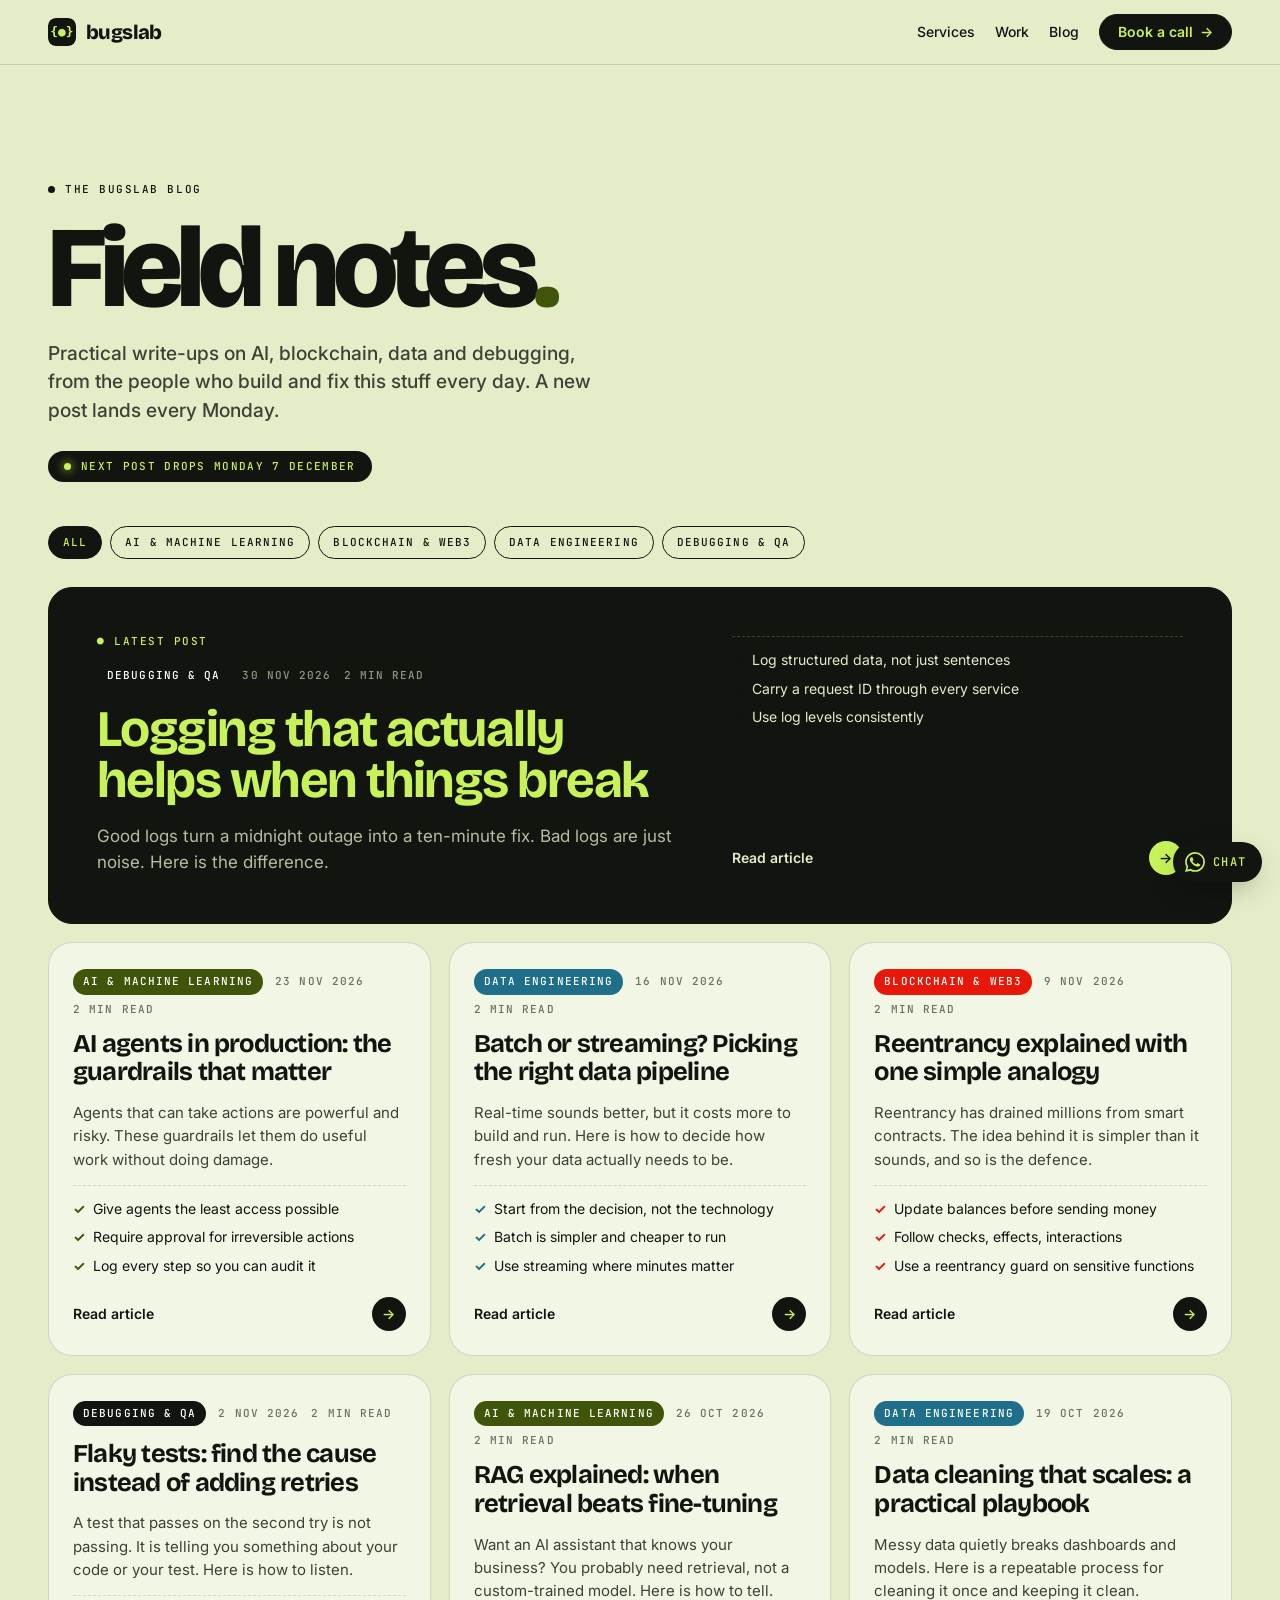
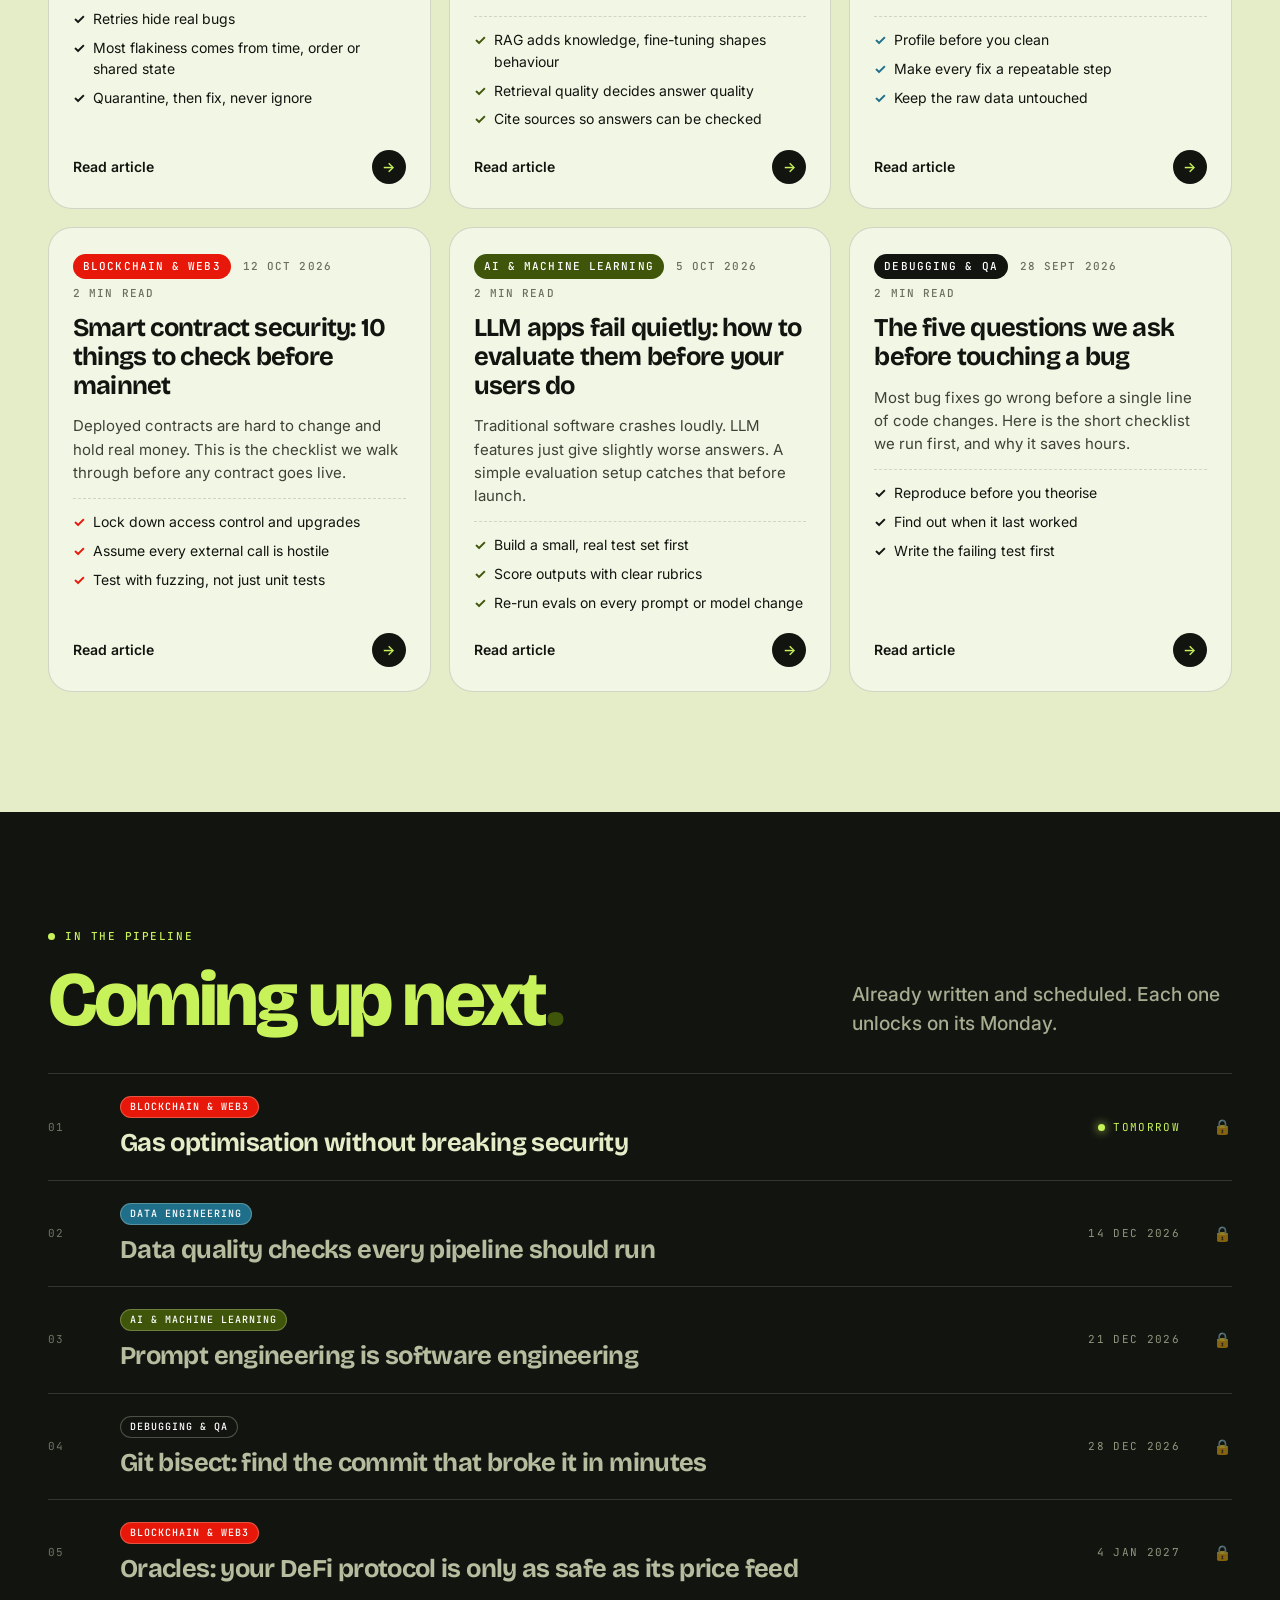
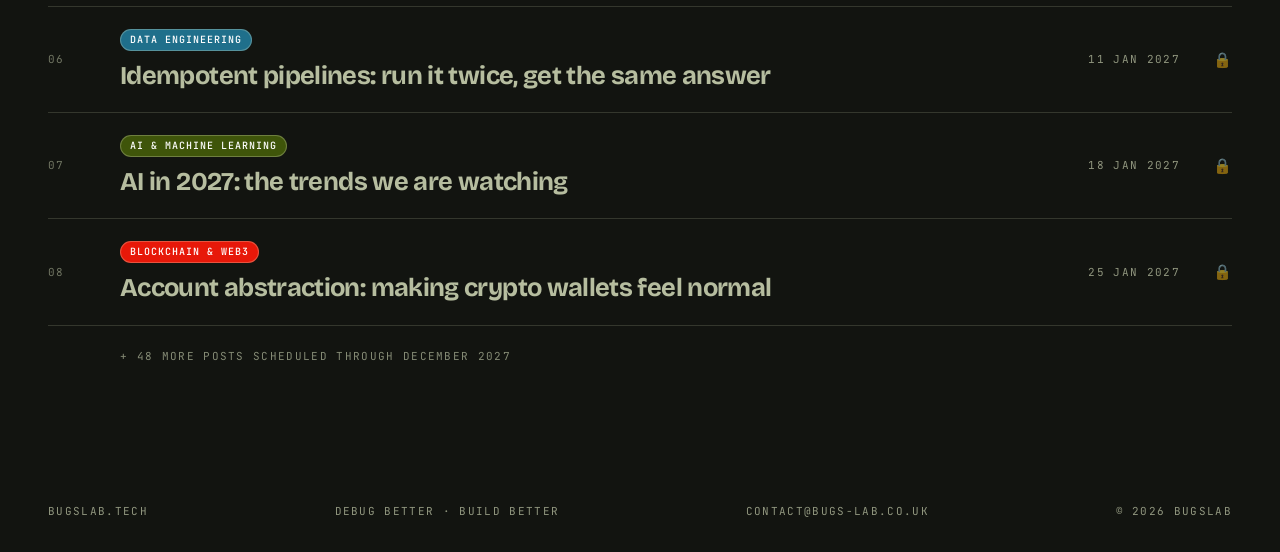
==== commit 301674a1: "Blog: 50 more weekly posts through Dec 2027, 'In the pipeline' section; remove hero contact row Co-A" ====
--- a/blog.html
+++ b/blog.html
@@ -47,6 +47,18 @@
         <div class="post-grid" id="postGrid"></div>
     </div>
 </section>
+<section class="pipeline" id="pipelineSection" hidden>
+    <div class="wrap">
+        <div class="pipeline-head">
+            <div>
+                <p class="eyebrow"><span class="dot"></span>In the pipeline</p>
+                <h2>Coming up next<span class="accent-dot">.</span></h2>
+            </div>
+            <p class="lead">Already written and scheduled. Each one unlocks on its Monday.</p>
+        </div>
+        <ol class="pipeline-list" id="pipeline"></ol>
+    </div>
+</section>
 </main>
 
 <footer class="footer">
@@ -64,6 +76,10 @@
 </a>
 
 <script src="js/posts.js"></script>
+<script src="js/posts-2027-q1.js"></script>
+<script src="js/posts-2027-q2.js"></script>
+<script src="js/posts-2027-q3.js"></script>
+<script src="js/posts-2027-q4.js"></script>
 <script src="js/blog.js"></script>
 </body>
 </html>
--- a/css/blog.css
+++ b/css/blog.css
@@ -109,6 +109,29 @@
 .more-posts h3 { font: 700 28px/1 var(--display); letter-spacing: -.03em; margin-bottom: 20px; }
 .more-posts .post-grid { grid-template-columns: repeat(2, minmax(0, 1fr)); padding-bottom: 0; }
 
+/* pipeline (upcoming posts) */
+.pipeline { background: var(--ink); color: var(--bg); padding: clamp(64px, 9vw, 110px) 0; }
+.pipeline .eyebrow { color: var(--accent); }
+.pipeline-head { display: flex; flex-wrap: wrap; align-items: flex-end; justify-content: space-between; gap: 16px 40px; margin-bottom: 36px; }
+.pipeline-head h2 { font: 800 clamp(40px, 6vw, 80px)/.95 var(--display); letter-spacing: -.045em; color: var(--accent); }
+.pipeline-head .lead { color: rgba(228, 237, 200, .7); max-width: 380px; }
+.pipeline-list { list-style: none; border-top: 1px solid rgba(228, 237, 200, .16); }
+.pipe-item {
+    display: grid; grid-template-columns: 48px 1fr auto 28px; align-items: center; gap: 12px 24px;
+    padding: 22px 0; border-bottom: 1px solid rgba(228, 237, 200, .16); transition: background .3s;
+}
+.pipe-item:hover { background: rgba(228, 237, 200, .04); }
+.pipe-num { color: rgba(228, 237, 200, .45); }
+.pipe-main { display: flex; flex-direction: column; align-items: flex-start; gap: 10px; }
+.pipe-main .post-tag { font: 500 10px/1 var(--mono); letter-spacing: .1em; text-transform: uppercase; padding: 6px 10px; box-shadow: inset 0 0 0 1px rgba(228, 237, 200, .28); }
+.pipe-main h3 { font: 700 clamp(19px, 2vw, 26px)/1.15 var(--display); letter-spacing: -.025em; color: var(--bg); }
+.pipe-item:not(.next) .pipe-main h3 { filter: blur(.4px); opacity: .78; }
+.pipe-when { color: rgba(228, 237, 200, .6); display: inline-flex; align-items: center; gap: 8px; white-space: nowrap; }
+.pipe-item.next .pipe-when { color: var(--accent); }
+.pipe-item .blip { width: 7px; height: 7px; border-radius: 50%; background: var(--accent); box-shadow: 0 0 10px var(--accent); animation: nd-blip 1.2s ease-in-out infinite; }
+.pipe-lock { font-size: 15px; opacity: .55; text-align: right; }
+.pipe-more { padding: 22px 0 0 72px; color: rgba(228, 237, 200, .55); }
+
 /* homepage teaser */
 .blog-teaser .post-grid { padding-bottom: 0; }
 
@@ -117,6 +140,9 @@
     .post-card.featured { grid-template-columns: 1fr; }
 }
 @media (max-width: 640px) {
+    .pipe-item { grid-template-columns: 1fr auto; }
+    .pipe-num, .pipe-lock { display: none; }
+    .pipe-more { padding-left: 0; }
     .post-grid, .more-posts .post-grid { grid-template-columns: 1fr; }
     .blog-bar nav a:not(.pill) { display: none; }
     .prose { font-size: 16.5px; }
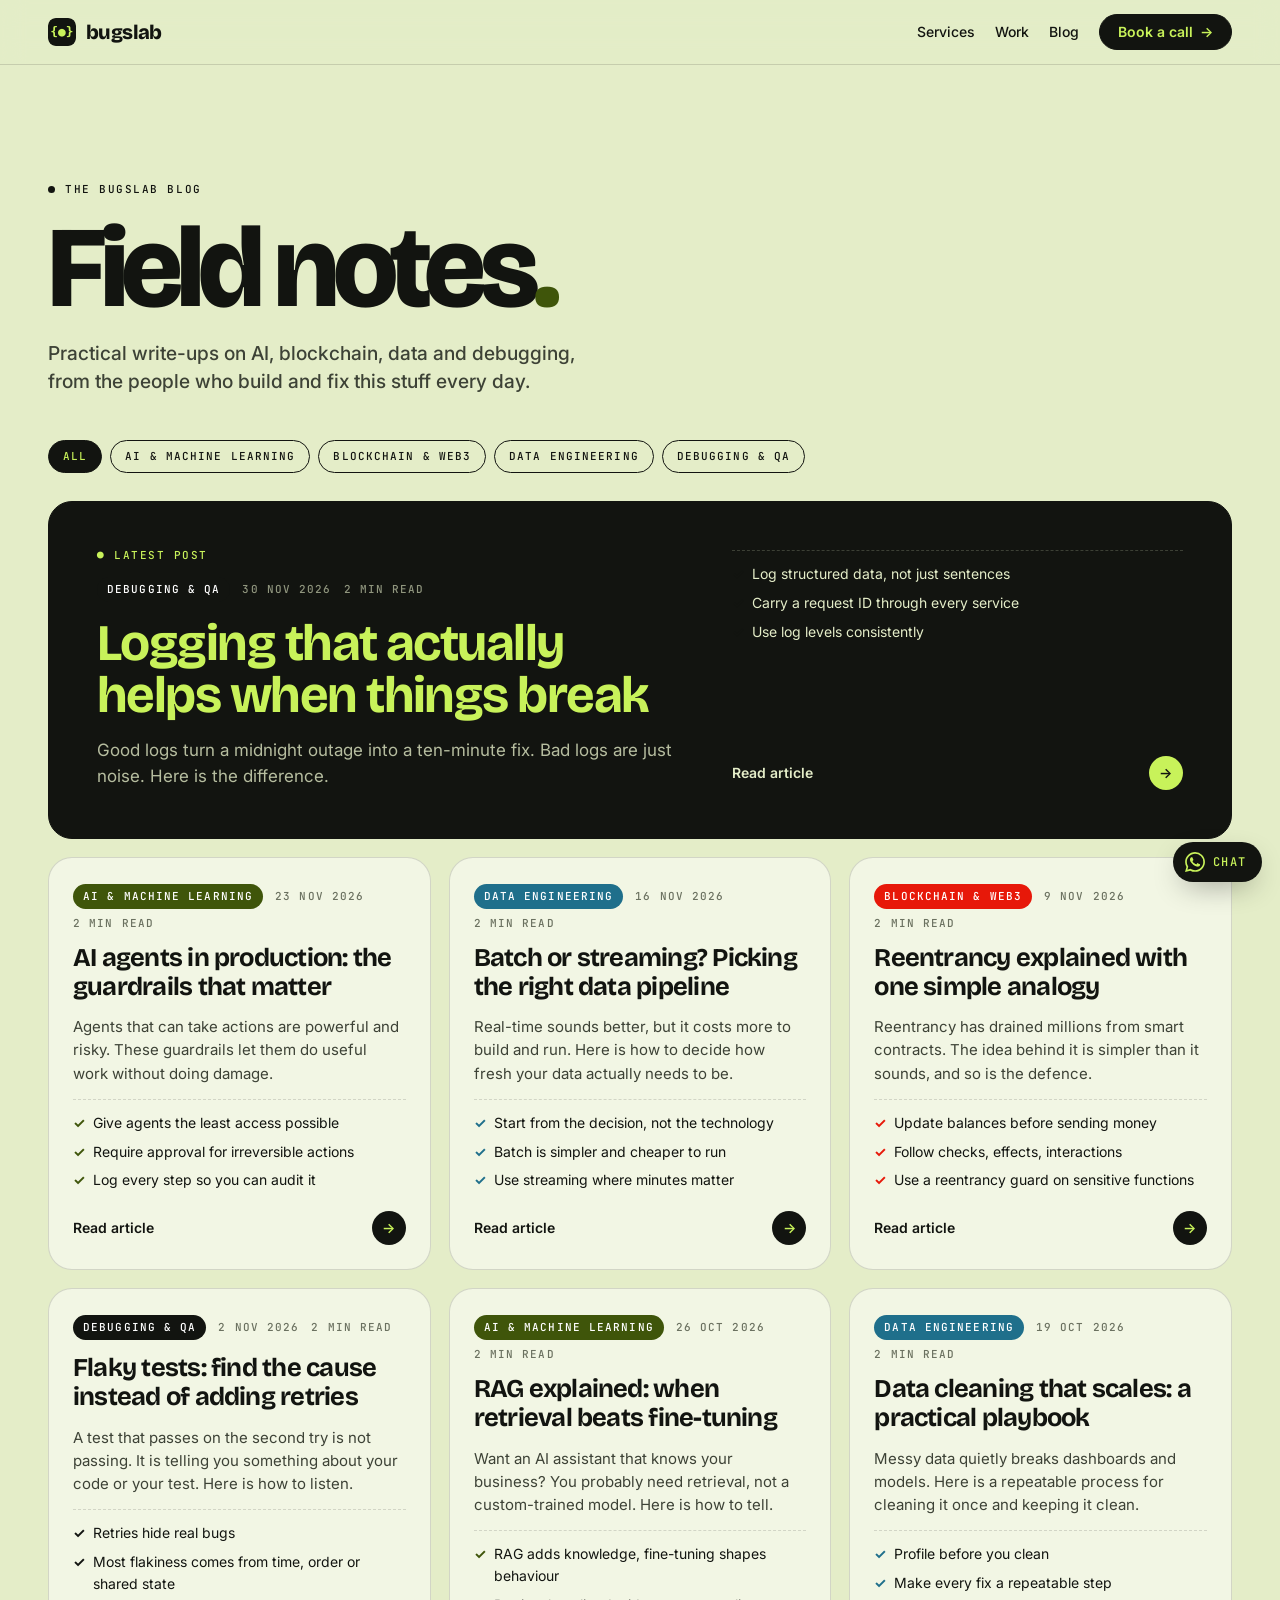
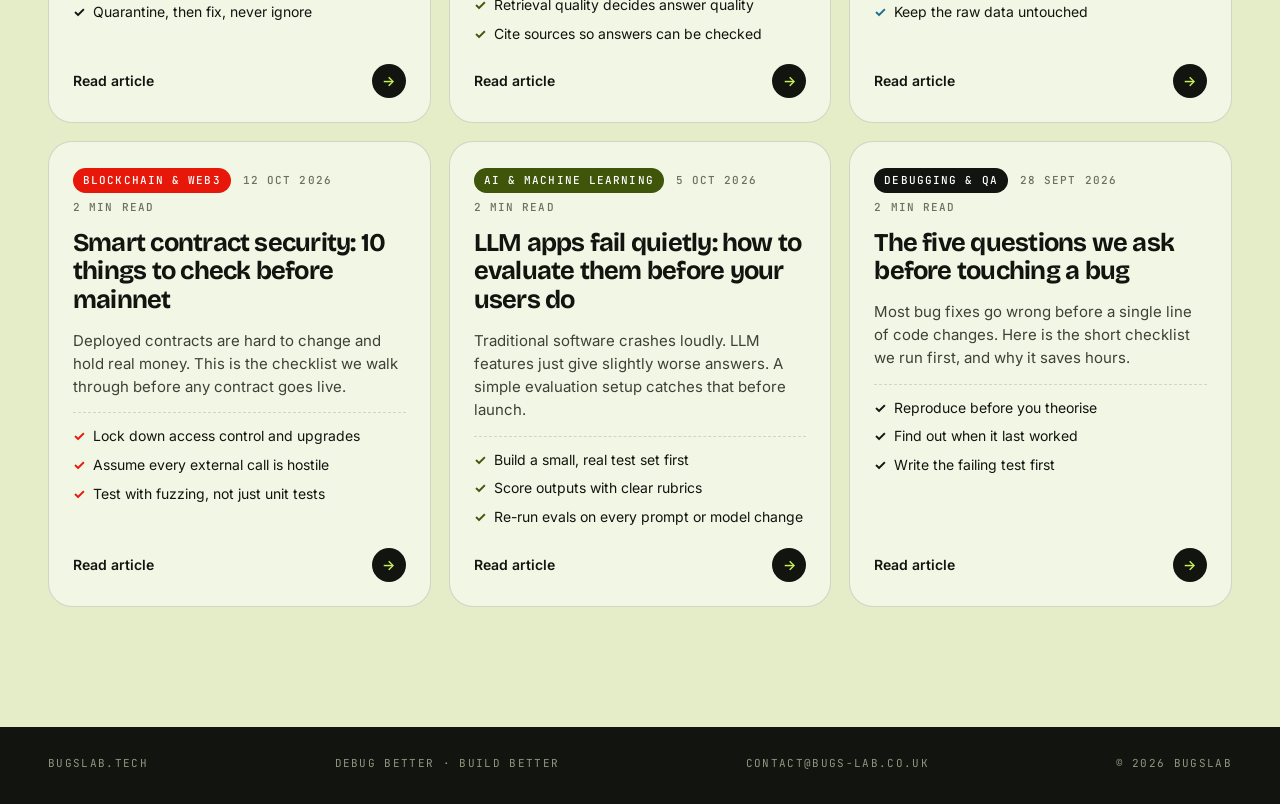
==== commit 47f09e45: "Blog: remove upcoming/pipeline section and schedule wording Co-Authored-By: Claude Opus 5.5 <noreply" ====
--- a/blog.html
+++ b/blog.html
@@ -4,12 +4,12 @@
     <meta charset="UTF-8">
     <meta name="viewport" content="width=device-width, initial-scale=1.0">
     <title>Blog | bugslab: notes on AI, blockchain, data and debugging</title>
-    <meta name="description" content="Practical articles from the bugslab team on AI and machine learning, blockchain security, data engineering and debugging. A new post every Monday.">
+    <meta name="description" content="Practical articles from the bugslab team on AI and machine learning, blockchain security, data engineering and debugging.">
     <meta name="robots" content="index, follow">
     <meta name="theme-color" content="#E4EDC8">
     <meta property="og:type" content="website">
     <meta property="og:title" content="Blog | bugslab: notes on AI, blockchain, data and debugging">
-    <meta property="og:description" content="Practical articles from the bugslab team on AI and machine learning, blockchain security, data engineering and debugging. A new post every Monday.">
+    <meta property="og:description" content="Practical articles from the bugslab team on AI and machine learning, blockchain security, data engineering and debugging.">
     <link rel="icon" type="image/svg+xml" href="favicon.svg">
     <link rel="apple-touch-icon" href="favicon.svg">
     <link rel="manifest" href="site.webmanifest">
@@ -37,26 +37,13 @@
     <div class="wrap">
         <p class="eyebrow"><span class="dot"></span>The bugslab blog</p>
         <h1>Field notes<span class="accent-dot">.</span></h1>
-        <p class="lead">Practical write-ups on AI, blockchain, data and debugging, from the people who build and fix this stuff every day. A new post lands every Monday.</p>
-        <p class="next-drop" id="nextDrop" hidden><span class="blip"></span><span></span></p>
+        <p class="lead">Practical write-ups on AI, blockchain, data and debugging, from the people who build and fix this stuff every day.</p>
     </div>
 </section>
 <section>
     <div class="wrap">
         <div class="filters" id="filters" role="toolbar" aria-label="Filter by topic"></div>
         <div class="post-grid" id="postGrid"></div>
-    </div>
-</section>
-<section class="pipeline" id="pipelineSection" hidden>
-    <div class="wrap">
-        <div class="pipeline-head">
-            <div>
-                <p class="eyebrow"><span class="dot"></span>In the pipeline</p>
-                <h2>Coming up next<span class="accent-dot">.</span></h2>
-            </div>
-            <p class="lead">Already written and scheduled. Each one unlocks on its Monday.</p>
-        </div>
-        <ol class="pipeline-list" id="pipeline"></ol>
     </div>
 </section>
 </main>
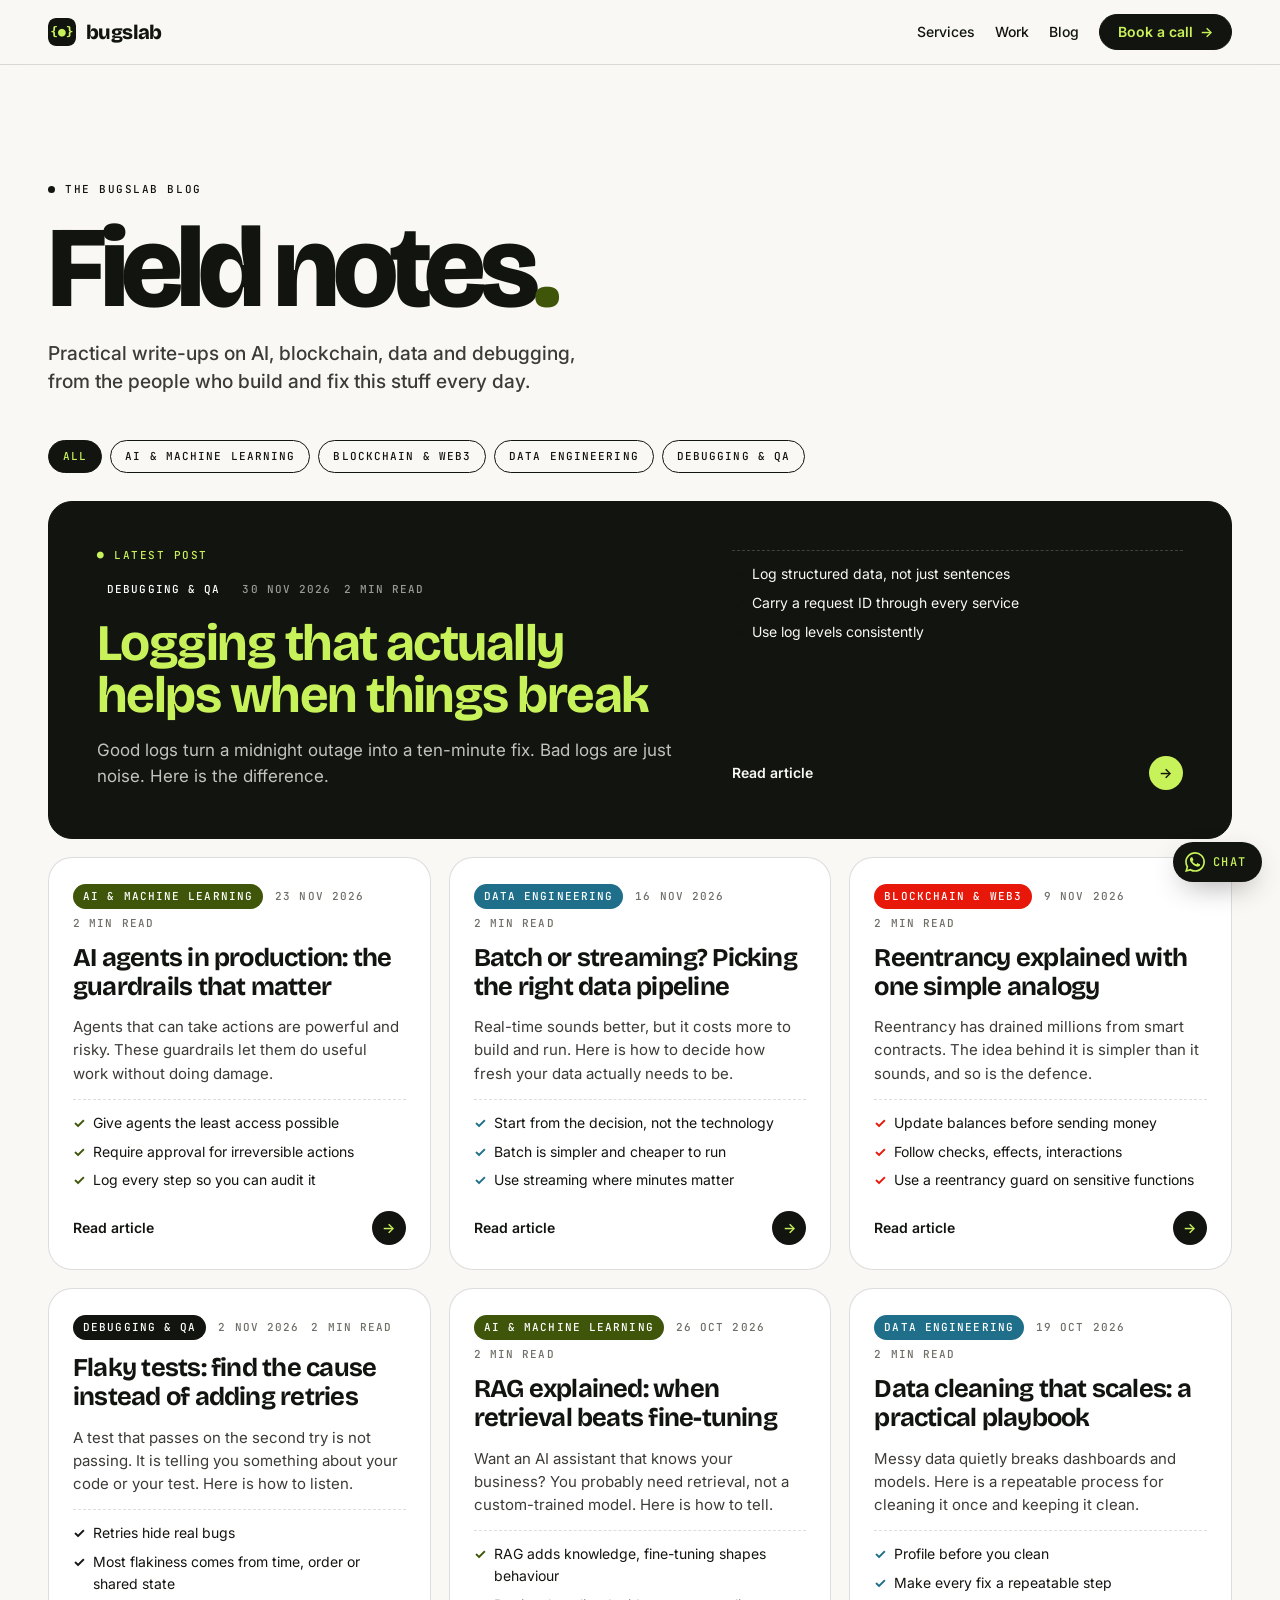
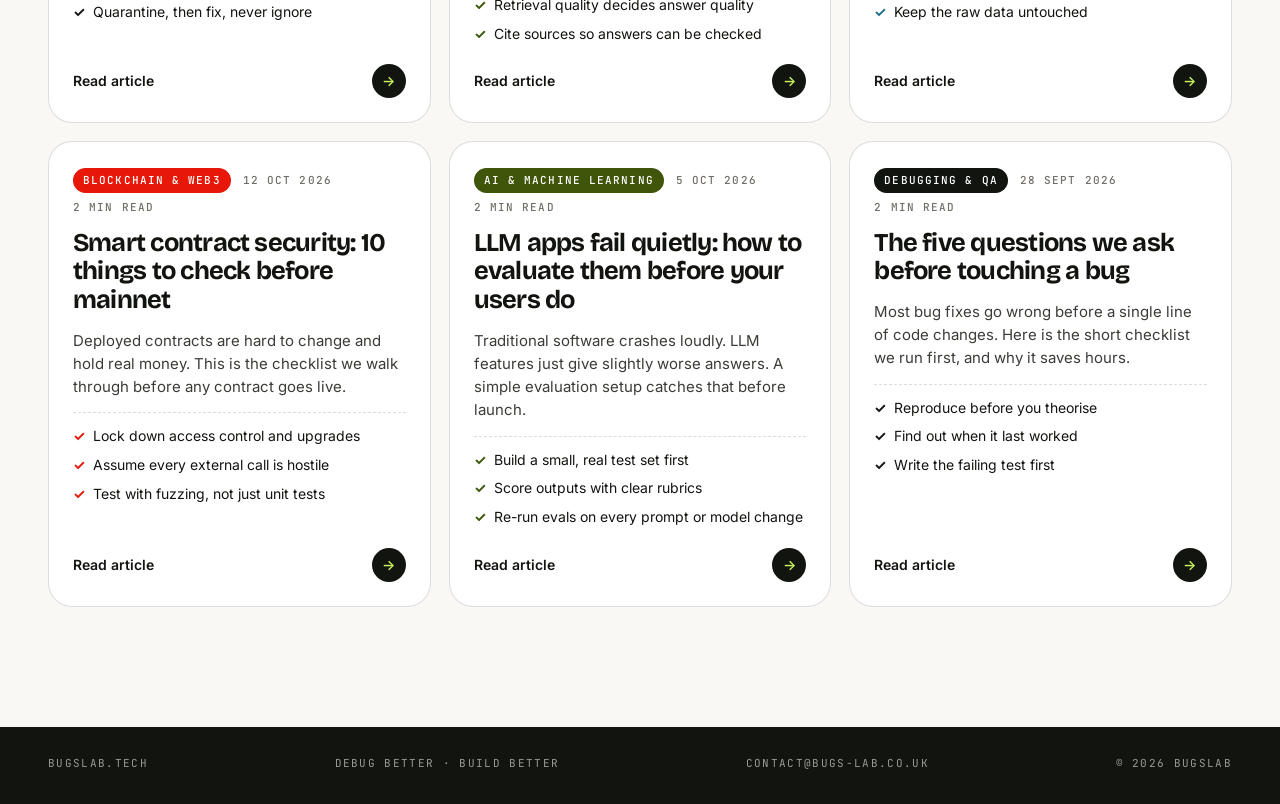
==== commit d4bf0bf8: "Switch site background from lime tint to warm off-white Co-Authored-By: Claude Opus 5.5 <noreply@ant" ====
--- a/blog.html
+++ b/blog.html
@@ -6,7 +6,7 @@
     <title>Blog | bugslab: notes on AI, blockchain, data and debugging</title>
     <meta name="description" content="Practical articles from the bugslab team on AI and machine learning, blockchain security, data engineering and debugging.">
     <meta name="robots" content="index, follow">
-    <meta name="theme-color" content="#E4EDC8">
+    <meta name="theme-color" content="#FAF8F4">
     <meta property="og:type" content="website">
     <meta property="og:title" content="Blog | bugslab: notes on AI, blockchain, data and debugging">
     <meta property="og:description" content="Practical articles from the bugslab team on AI and machine learning, blockchain security, data engineering and debugging.">
--- a/css/style.css
+++ b/css/style.css
@@ -4,12 +4,12 @@
    ========================================================================== */
 
 :root {
-    --bg: #E4EDC8;          /* pale lime canvas */
-    --bg-soft: #F2F6E4;     /* card surface */
-    --bg-alt: #D8E6AE;      /* deeper lime band */
+    --bg: #FAF8F4;          /* off-white canvas */
+    --bg-soft: #FFFFFF;     /* card surface */
+    --bg-alt: #F1EEE8;      /* warm grey band */
     --ink: #121410;         /* near-black */
-    --ink-2: #3D4236;       /* body copy */
-    --ink-3: #6B7160;       /* muted */
+    --ink-2: #3C3B37;       /* body copy */
+    --ink-3: #706E67;       /* muted */
     --line: rgba(18, 20, 16, .14);
     --accent: #C8F25A;      /* lime used on black */
     --olive: #3F550A;       /* bugslab brand green */
@@ -409,7 +409,7 @@
 .tl { display: flex; gap: 6px; }
 .tl i { width: 10px; height: 10px; border-radius: 50%; background: #3a3f33; }
 .tl i:nth-child(1) { background: #E71809; } .tl i:nth-child(2) { background: #e0b43a; } .tl i:nth-child(3) { background: var(--accent); }
-.pit-path { color: rgba(228, 237, 200, .55); }
+.pit-path { color: rgba(245, 243, 238, .55); }
 .pit-live { margin-left: auto; color: var(--accent); display: flex; align-items: center; gap: 8px; }
 .pit-log {
     position: absolute; left: 20px; top: 58px; z-index: 2; pointer-events: none; list-style: none;
@@ -480,18 +480,18 @@
 @media (hover: hover) {
     .case:hover::before { transform: scaleY(1); }
     .case:hover h3, .case:hover .case-stat strong { color: var(--accent); }
-    .case:hover .case-main p, .case:hover .case-stat span, .case:hover .num, .case:hover .case-cat { color: rgba(228, 237, 200, .7); }
+    .case:hover .case-main p, .case:hover .case-stat span, .case:hover .num, .case:hover .case-cat { color: rgba(245, 243, 238, .7); }
 }
 
 /* Dark statement */
 .dark { background: var(--ink); color: var(--bg); }
 .dark .mega { color: var(--accent); margin-bottom: clamp(48px, 7vw, 90px); }
-.stats { display: grid; grid-template-columns: repeat(4, 1fr); border-top: 1px solid rgba(228, 237, 200, .18); }
+.stats { display: grid; grid-template-columns: repeat(4, 1fr); border-top: 1px solid rgba(245, 243, 238, .18); }
 .stats > div { padding: 28px 20px 0 0; }
 .stats strong { font: 800 clamp(44px, 5.5vw, 80px)/1 var(--display); letter-spacing: -.05em; }
 .stats sup { font: 700 .45em/1 var(--display); color: var(--accent); vertical-align: top; position: relative; top: .5em; margin-left: 2px; font-size: clamp(20px, 2.4vw, 34px); }
-.stats .mono { display: block; margin-top: 12px; color: rgba(228, 237, 200, .6); }
-.dark-note { margin-top: 56px; color: rgba(228, 237, 200, .7); font-size: 15px; }
+.stats .mono { display: block; margin-top: 12px; color: rgba(245, 243, 238, .6); }
+.dark-note { margin-top: 56px; color: rgba(245, 243, 238, .7); font-size: 15px; }
 .dark-note a { color: var(--accent); }
 
 /* Process */
@@ -505,7 +505,7 @@
 .step h3 { font: 700 26px/1.1 var(--display); letter-spacing: -.03em; margin: 40px 0 10px; }
 .step p { color: var(--ink-2); font-size: 15px; transition: color .35s; }
 .step:hover { transform: translateY(-6px); background: var(--ink); color: var(--accent); }
-.step:hover p, .step:hover .mono { color: rgba(228, 237, 200, .75); }
+.step:hover p, .step:hover .mono { color: rgba(245, 243, 238, .75); }
 
 /* FAQ */
 .faq { background: var(--bg-alt); }
@@ -547,7 +547,7 @@
 .form-note { min-height: 1em; color: var(--olive); }
 
 /* Footer */
-.footer { background: var(--ink); color: rgba(228, 237, 200, .6); padding: 28px 0 32px; }
+.footer { background: var(--ink); color: rgba(245, 243, 238, .6); padding: 28px 0 32px; }
 .footer-row { display: flex; flex-wrap: wrap; justify-content: space-between; gap: 12px 24px; }
 .footer a { text-decoration: none; }
 .footer a:hover { color: var(--accent); }
--- a/css/blog.css
+++ b/css/blog.css
@@ -68,9 +68,9 @@
 /* featured (latest) card spans the row */
 .post-card.featured { grid-column: 1 / -1; display: grid; grid-template-columns: 1.3fr 1fr; gap: 20px 48px; padding: clamp(28px, 4vw, 48px); background: var(--ink); color: var(--bg); border-color: var(--ink); }
 .post-card.featured h2 { font-size: clamp(30px, 4vw, 54px); line-height: 1; color: var(--accent); }
-.post-card.featured p { color: rgba(228, 237, 200, .78); font-size: 17px; }
-.post-card.featured .post-meta { color: rgba(228, 237, 200, .6); }
-.post-card.featured .post-learn { border-top-color: rgba(228, 237, 200, .2); }
+.post-card.featured p { color: rgba(245, 243, 238, .78); font-size: 17px; }
+.post-card.featured .post-meta { color: rgba(245, 243, 238, .6); }
+.post-card.featured .post-learn { border-top-color: rgba(245, 243, 238, .2); }
 .post-card.featured .post-learn li { color: var(--bg); }
 .post-card.featured .post-foot .arrow { background: var(--accent); color: var(--ink); }
 .post-card.featured .side { display: flex; flex-direction: column; gap: 18px; justify-content: flex-end; }
@@ -101,7 +101,7 @@
 .prose li::marker { color: var(--olive); }
 .prose a { color: var(--olive); font-weight: 600; }
 .prose code { font: 500 .86em/1.4 var(--mono); background: rgba(63, 85, 10, .1); padding: .12em .4em; border-radius: 5px; }
-.prose pre { background: var(--ink); color: #e9f1cf; padding: 18px 20px; border-radius: 14px; overflow-x: auto; font-size: 14px; line-height: 1.6; }
+.prose pre { background: var(--ink); color: #EFEDE8; padding: 18px 20px; border-radius: 14px; overflow-x: auto; font-size: 14px; line-height: 1.6; }
 .prose pre code { background: none; padding: 0; font-size: inherit; color: inherit; }
 .article-cta { margin-top: 56px; padding: 28px; border-radius: var(--radius); background: var(--bg-alt); display: flex; flex-wrap: wrap; align-items: center; justify-content: space-between; gap: 18px; }
 .article-cta h3 { font: 700 24px/1.15 var(--display); letter-spacing: -.03em; }
@@ -114,23 +114,23 @@
 .pipeline .eyebrow { color: var(--accent); }
 .pipeline-head { display: flex; flex-wrap: wrap; align-items: flex-end; justify-content: space-between; gap: 16px 40px; margin-bottom: 36px; }
 .pipeline-head h2 { font: 800 clamp(40px, 6vw, 80px)/.95 var(--display); letter-spacing: -.045em; color: var(--accent); }
-.pipeline-head .lead { color: rgba(228, 237, 200, .7); max-width: 380px; }
-.pipeline-list { list-style: none; border-top: 1px solid rgba(228, 237, 200, .16); }
+.pipeline-head .lead { color: rgba(245, 243, 238, .7); max-width: 380px; }
+.pipeline-list { list-style: none; border-top: 1px solid rgba(245, 243, 238, .16); }
 .pipe-item {
     display: grid; grid-template-columns: 48px 1fr auto 28px; align-items: center; gap: 12px 24px;
-    padding: 22px 0; border-bottom: 1px solid rgba(228, 237, 200, .16); transition: background .3s;
+    padding: 22px 0; border-bottom: 1px solid rgba(245, 243, 238, .16); transition: background .3s;
 }
-.pipe-item:hover { background: rgba(228, 237, 200, .04); }
-.pipe-num { color: rgba(228, 237, 200, .45); }
+.pipe-item:hover { background: rgba(245, 243, 238, .04); }
+.pipe-num { color: rgba(245, 243, 238, .45); }
 .pipe-main { display: flex; flex-direction: column; align-items: flex-start; gap: 10px; }
-.pipe-main .post-tag { font: 500 10px/1 var(--mono); letter-spacing: .1em; text-transform: uppercase; padding: 6px 10px; box-shadow: inset 0 0 0 1px rgba(228, 237, 200, .28); }
+.pipe-main .post-tag { font: 500 10px/1 var(--mono); letter-spacing: .1em; text-transform: uppercase; padding: 6px 10px; box-shadow: inset 0 0 0 1px rgba(245, 243, 238, .28); }
 .pipe-main h3 { font: 700 clamp(19px, 2vw, 26px)/1.15 var(--display); letter-spacing: -.025em; color: var(--bg); }
 .pipe-item:not(.next) .pipe-main h3 { filter: blur(.4px); opacity: .78; }
-.pipe-when { color: rgba(228, 237, 200, .6); display: inline-flex; align-items: center; gap: 8px; white-space: nowrap; }
+.pipe-when { color: rgba(245, 243, 238, .6); display: inline-flex; align-items: center; gap: 8px; white-space: nowrap; }
 .pipe-item.next .pipe-when { color: var(--accent); }
 .pipe-item .blip { width: 7px; height: 7px; border-radius: 50%; background: var(--accent); box-shadow: 0 0 10px var(--accent); animation: nd-blip 1.2s ease-in-out infinite; }
 .pipe-lock { font-size: 15px; opacity: .55; text-align: right; }
-.pipe-more { padding: 22px 0 0 72px; color: rgba(228, 237, 200, .55); }
+.pipe-more { padding: 22px 0 0 72px; color: rgba(245, 243, 238, .55); }
 
 /* homepage teaser */
 .blog-teaser .post-grid { padding-bottom: 0; }
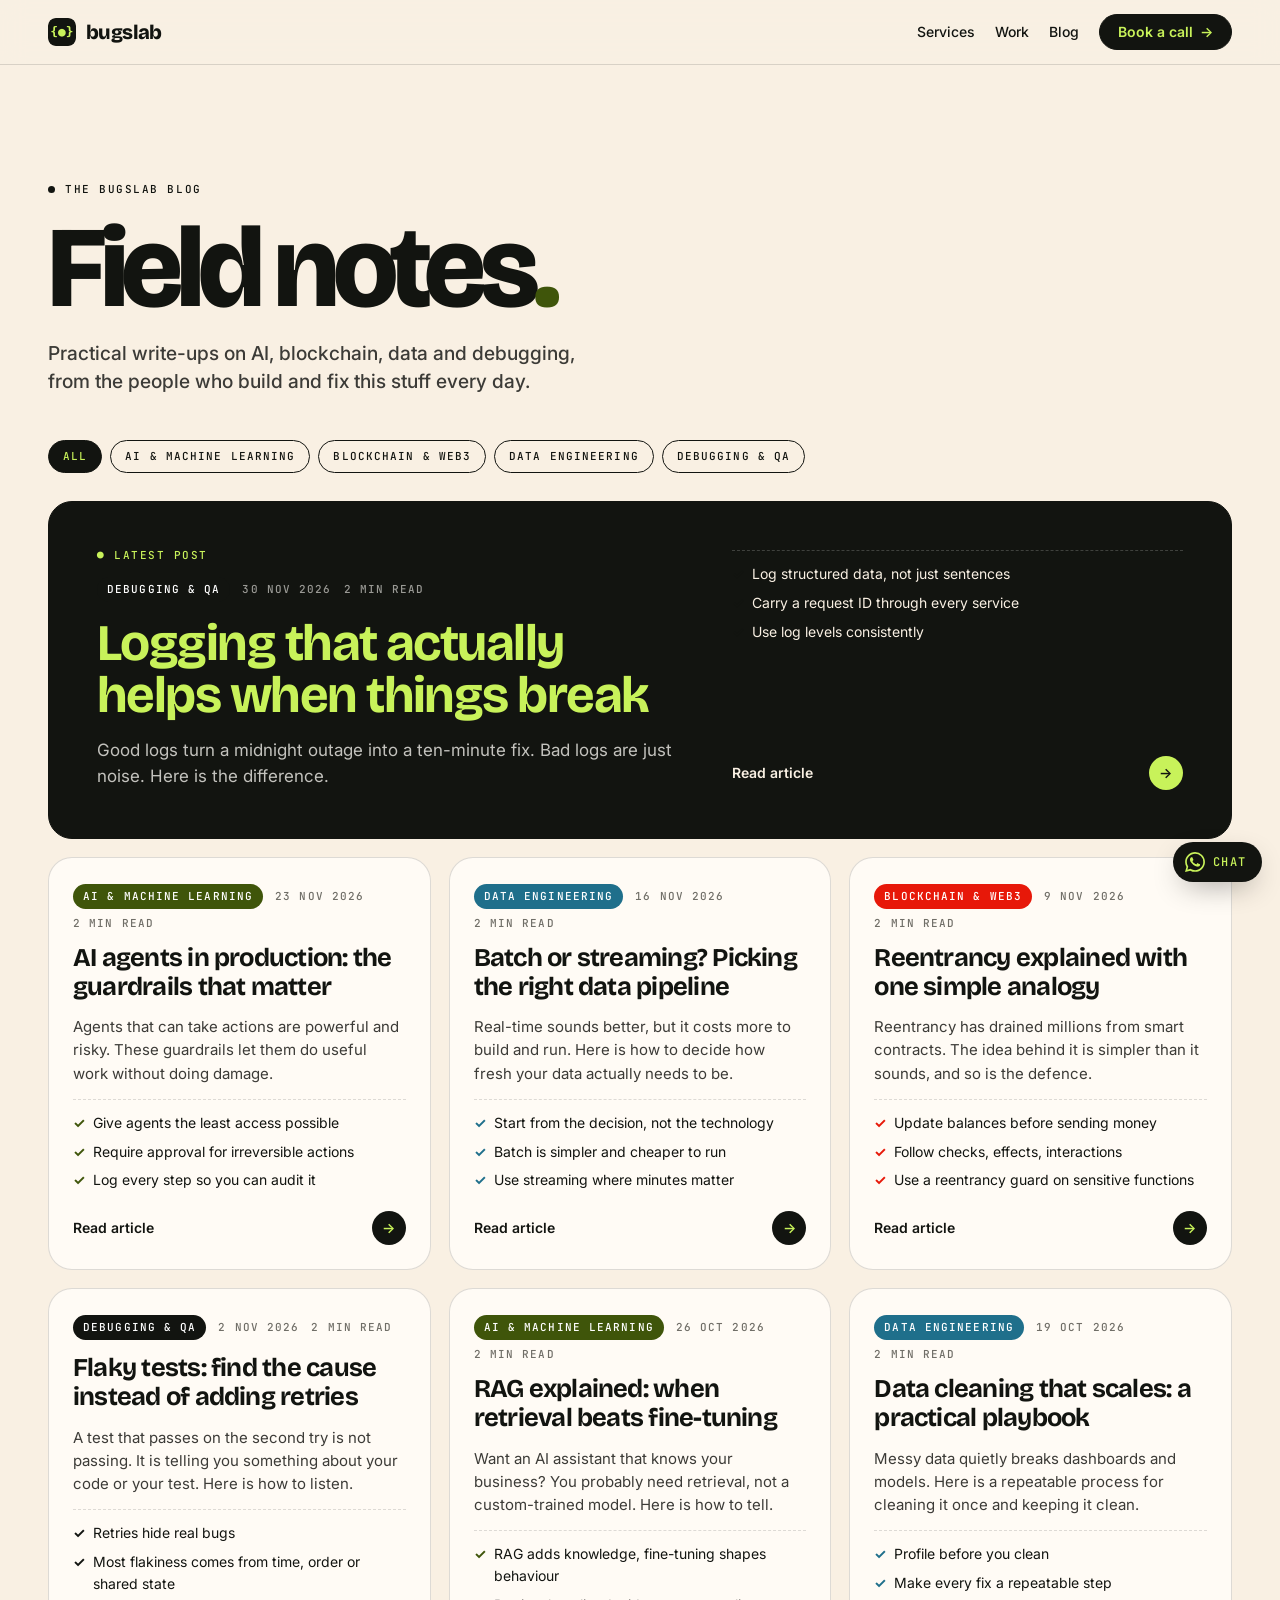
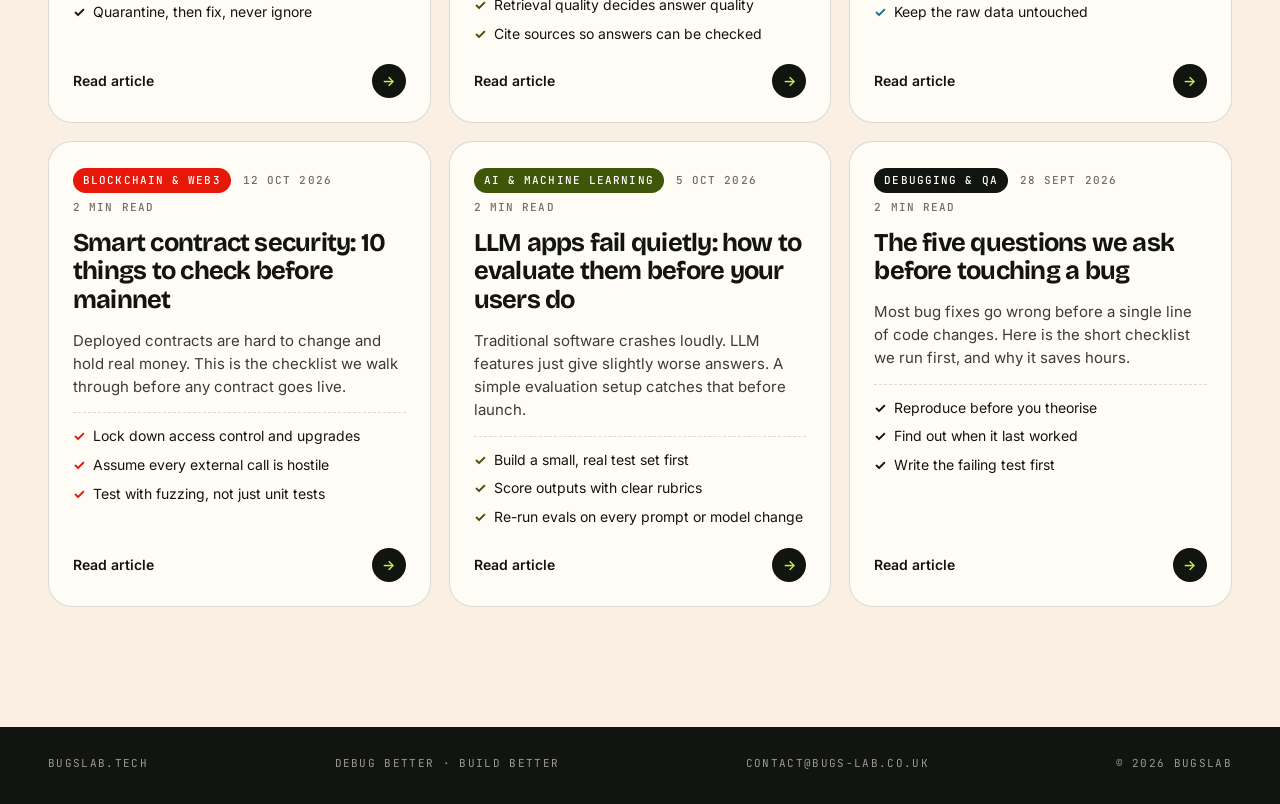
==== commit 100f2291: "Background colour #F9F0E3 Co-Authored-By: Claude Opus 5.5 <noreply@anthropic.com> Claude-Session: ht" ====
--- a/blog.html
+++ b/blog.html
@@ -6,7 +6,7 @@
     <title>Blog | bugslab: notes on AI, blockchain, data and debugging</title>
     <meta name="description" content="Practical articles from the bugslab team on AI and machine learning, blockchain security, data engineering and debugging.">
     <meta name="robots" content="index, follow">
-    <meta name="theme-color" content="#FAF8F4">
+    <meta name="theme-color" content="#F9F0E3">
     <meta property="og:type" content="website">
     <meta property="og:title" content="Blog | bugslab: notes on AI, blockchain, data and debugging">
     <meta property="og:description" content="Practical articles from the bugslab team on AI and machine learning, blockchain security, data engineering and debugging.">
--- a/css/style.css
+++ b/css/style.css
@@ -4,9 +4,9 @@
    ========================================================================== */
 
 :root {
-    --bg: #FAF8F4;          /* off-white canvas */
-    --bg-soft: #FFFFFF;     /* card surface */
-    --bg-alt: #F1EEE8;      /* warm grey band */
+    --bg: #F9F0E3;          /* off-white canvas */
+    --bg-soft: #FFFBF5;     /* card surface */
+    --bg-alt: #F1E4D1;      /* warm grey band */
     --ink: #121410;         /* near-black */
     --ink-2: #3C3B37;       /* body copy */
     --ink-3: #706E67;       /* muted */
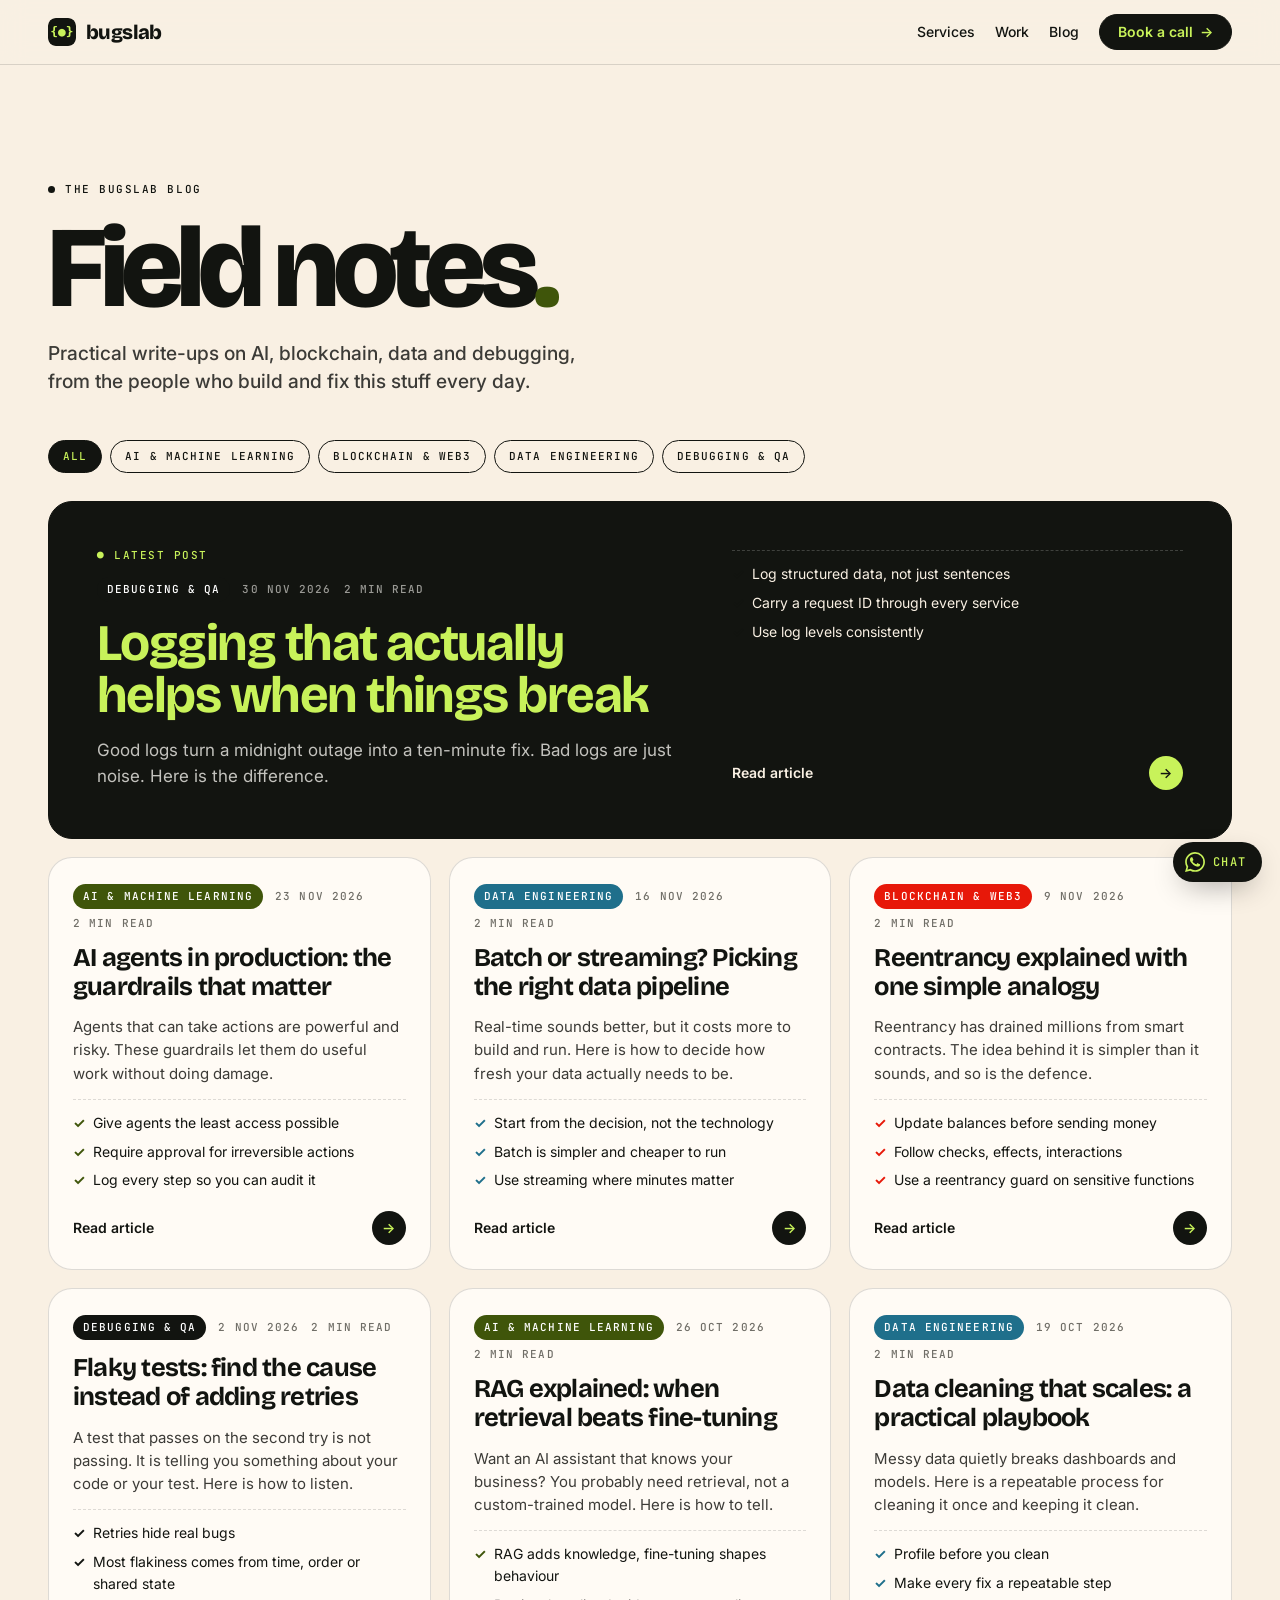
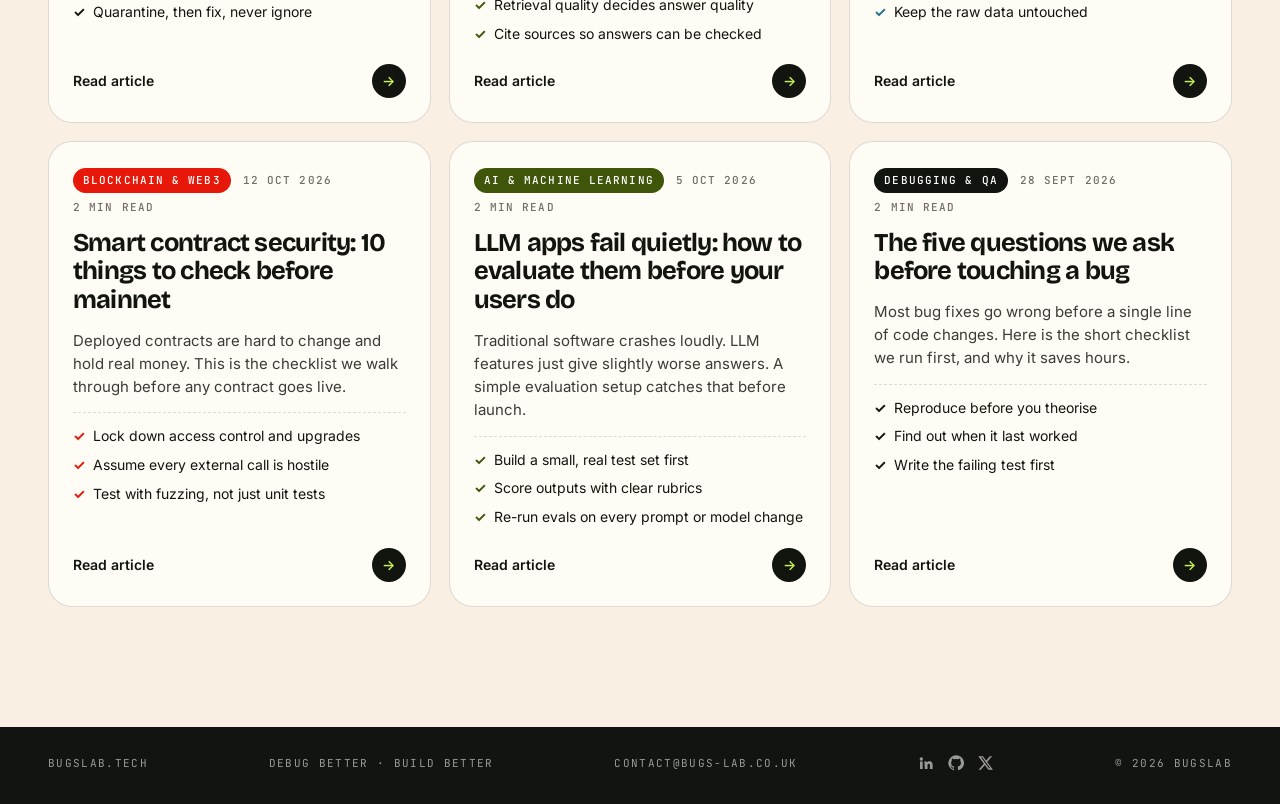
==== commit 769ff9a4: "Add social icons (LinkedIn, GitHub, X) and Spotify now-playing bar Co-Authored-By: Claude Opus 5.5 <" ====
--- a/blog.html
+++ b/blog.html
@@ -53,6 +53,7 @@
         <span>bugslab.tech</span>
         <span>Debug better · Build better</span>
         <a href="mailto:contact@bugs-lab.co.uk">contact@bugs-lab.co.uk</a>
+        <span class="foot-soc"><a href="https://www.linkedin.com/company/bugs-lab/" target="_blank" rel="noopener noreferrer" aria-label="bugslab on LinkedIn" class="soc-linkedin"><svg viewBox="0 0 24 24" fill="currentColor" aria-hidden="true"><path d="M4.98 3.5a2.5 2.5 0 1 1 0 5 2.5 2.5 0 0 1 0-5zM3 9.75h4V21H3zM9.5 9.75h3.8v1.6h.06c.53-1 1.83-2.05 3.77-2.05 4.03 0 4.77 2.6 4.77 6V21h-4v-5.05c0-1.2-.02-2.75-1.68-2.75-1.68 0-1.94 1.3-1.94 2.66V21h-4z"/></svg></a><a href="https://github.com/B-U-G-S-L-A-B-S" target="_blank" rel="noopener noreferrer" aria-label="bugslab on GitHub" class="soc-github"><svg viewBox="0 0 24 24" fill="currentColor" aria-hidden="true"><path d="M12 .5a11.5 11.5 0 0 0-3.64 22.41c.58.1.79-.25.79-.56v-2c-3.2.7-3.88-1.38-3.88-1.38-.52-1.33-1.28-1.69-1.28-1.69-1.05-.71.08-.7.08-.7 1.16.08 1.77 1.19 1.77 1.19 1.03 1.77 2.7 1.26 3.36.96.1-.75.4-1.26.73-1.55-2.55-.29-5.24-1.28-5.24-5.68 0-1.26.45-2.28 1.19-3.09-.12-.29-.52-1.46.11-3.05 0 0 .97-.31 3.17 1.18a11 11 0 0 1 5.78 0c2.2-1.49 3.17-1.18 3.17-1.18.63 1.59.23 2.76.11 3.05.74.81 1.19 1.83 1.19 3.09 0 4.41-2.69 5.38-5.25 5.67.41.36.78 1.06.78 2.14v3.17c0 .31.21.67.8.56A11.5 11.5 0 0 0 12 .5z"/></svg></a><a href="https://x.com/helll0fri3nd" target="_blank" rel="noopener noreferrer" aria-label="bugslab on X" class="soc-x"><svg viewBox="0 0 24 24" fill="currentColor" aria-hidden="true"><path d="M17.75 2h3.37l-7.36 8.4L22.4 22h-6.78l-5.3-6.93L4.24 22H.86l7.87-9L.43 2h6.95l4.8 6.34zm-1.18 18h1.87L6.53 3.9H4.52z"/></svg></a></span>
         <span>© <span id="year">2026</span> bugslab</span>
     </div>
 </footer>
--- a/css/style.css
+++ b/css/style.css
@@ -254,32 +254,7 @@
 .chips li { font: 500 11px/1 var(--mono); letter-spacing: .12em; text-transform: uppercase; }
 
 /* Services — cards */
-.cards { display: grid; grid-template-columns: repeat(auto-fill, minmax(280px, 1fr)); gap: 16px; }
-.card {
-    position: relative; overflow: hidden; display: flex; flex-direction: column; gap: 14px;
-    background: var(--bg-soft); border: 1px solid var(--line); border-left: 4px solid var(--ink);
-    border-radius: 14px; padding: 28px 26px 26px;
-    transition: transform .45s cubic-bezier(.175, .885, .32, 1.275), box-shadow .35s, background .35s;
-}
-.card::before {
-    content: ""; position: absolute; left: -4px; top: 0; bottom: 0; width: 4px; background: var(--olive);
-    transform: scaleY(0); transform-origin: top; transition: transform .35s var(--ease);
-}
-.card:hover { transform: translateX(8px); box-shadow: 0 14px 34px -18px rgba(18, 20, 16, .35); background: #fff; }
-.card:hover::before { transform: scaleY(1); }
-.card-top { display: flex; justify-content: space-between; align-items: flex-start; }
-.card-icon {
-    font: 700 34px/1 var(--mono); display: inline-flex; align-items: center; gap: 3px;
-    transition: transform .45s cubic-bezier(.34, 1.56, .64, 1);
-}
-.card-icon i { font-style: normal; font-size: .55em; color: var(--olive); display: inline-block; }
-.card:hover .card-icon { transform: scale(1.18) rotate(-8deg); }
-.card:hover .card-icon b { color: var(--olive); }
-.card:hover .card-icon i { animation: bugFound .5s ease; }
-@keyframes bugFound { 50% { transform: scale(1.7); } }
-.card-title { font: 700 16px/1.3 var(--mono); text-transform: uppercase; letter-spacing: .03em; }
-.card p { color: var(--ink-2); font-size: 15px; line-height: 1.6; }
-.card .tags { margin-top: auto; justify-content: flex-start; max-width: none; padding-top: 6px; }
+.tags { margin-top: auto; justify-content: flex-start; max-width: none; padding-top: 6px; }
 .tags { display: flex; flex-wrap: wrap; gap: 6px; }
 .tags li { font: 500 11px/1 var(--mono); padding: 7px 10px; border: 1px solid var(--line); border-radius: 999px; background: var(--bg); }
 .num { font: 500 12px/1 var(--mono); color: var(--ink-3); }
@@ -357,109 +332,7 @@
 .scroll-cue span { display: inline-block; animation: bob 1.6s ease-in-out infinite; }
 @keyframes bob { 50% { transform: translateY(4px); } }
 
-/* Toolkit */
-.toolkit { background: var(--bg-alt); }
-.pit {
-    position: relative; height: clamp(380px, 48vw, 520px); border-radius: var(--radius);
-    background: var(--ink); overflow: hidden; touch-action: pan-y;
-}
-.pit-mascot {
-    position: absolute; left: 50%; top: 32%; transform: translate(-50%, -50%);
-    display: flex; gap: 6px; padding: 18px; border-radius: 50%;
-    box-shadow: 0 0 0 16px rgba(200, 242, 90, .06), 0 0 0 34px rgba(200, 242, 90, .04);
-}
-.pit-mascot .eye { width: 26px; height: 26px; }
-.pit-mascot .eye i { width: 11px; height: 11px; background: var(--ink); }
-.pit-tags { position: absolute; inset: 0; }
-.pit-tags li {
-    position: absolute; left: 0; top: 0; padding: 12px 20px; border-radius: 999px;
-    font: 700 clamp(14px, 1.5vw, 18px)/1 var(--display); letter-spacing: -.01em; white-space: nowrap;
-    background: var(--bg); color: var(--ink); user-select: none; -webkit-user-select: none;
-    cursor: grab; will-change: transform;
-}
-.pit-tags li:active { cursor: grabbing; }
-.pit-tags li.t-accent { background: var(--accent); }
-.pit-tags li.t-outline { background: transparent; color: var(--accent); border: 1.5px solid var(--accent); }
-.pit-tags li { transition: box-shadow .25s, filter .25s; }
-.pit-tags li:hover { box-shadow: 0 0 0 3px rgba(200, 242, 90, .55), 0 0 28px rgba(200, 242, 90, .45) !important; }
-.pit-tags li.hit { box-shadow: 0 0 0 2px var(--accent), 0 0 24px rgba(200, 242, 90, .7); filter: brightness(1.12); }
-/* toolkit extras */
-@property --spin { syntax: '<angle>'; inherits: false; initial-value: 0deg; }
-.pit-frame {
-    position: relative; padding: 2px; border-radius: calc(var(--radius) + 2px);
-    background: conic-gradient(from var(--spin), rgba(200, 242, 90, .05), var(--accent) 12%, rgba(200, 242, 90, .05) 28%, rgba(200, 242, 90, .05) 55%, #7fa61c 68%, rgba(200, 242, 90, .05) 82%);
-    animation: spin 6s linear infinite;
-    box-shadow: 0 30px 80px -30px rgba(18, 20, 16, .55), 0 0 60px -20px rgba(200, 242, 90, .35);
-}
-@keyframes spin { to { --spin: 360deg; } }
-.pit::before { /* cursor spotlight */
-    content: ""; position: absolute; inset: 0; pointer-events: none; z-index: 0;
-    background: radial-gradient(360px circle at var(--mx, 50%) var(--my, 40%), rgba(200, 242, 90, .13), transparent 60%);
-    transition: background .1s;
-}
-.pit::after { /* vignette */
-    content: ""; position: absolute; inset: 0; pointer-events: none; border-radius: inherit;
-    box-shadow: inset 0 0 120px rgba(0, 0, 0, .65);
-}
-.pit-bar {
-    position: absolute; inset: 0 0 auto 0; height: 42px; z-index: 3; display: flex; align-items: center; gap: 16px;
-    padding: 0 18px; border-bottom: 1px solid rgba(200, 242, 90, .12);
-    background: linear-gradient(rgba(255, 255, 255, .04), transparent); pointer-events: none;
-}
-.tl { display: flex; gap: 6px; }
-.tl i { width: 10px; height: 10px; border-radius: 50%; background: #3a3f33; }
-.tl i:nth-child(1) { background: #E71809; } .tl i:nth-child(2) { background: #e0b43a; } .tl i:nth-child(3) { background: var(--accent); }
-.pit-path { color: rgba(245, 243, 238, .55); }
-.pit-live { margin-left: auto; color: var(--accent); display: flex; align-items: center; gap: 8px; }
-.pit-log {
-    position: absolute; left: 20px; top: 58px; z-index: 2; pointer-events: none; list-style: none;
-    display: flex; flex-direction: column; gap: 5px; font-size: 11px; color: rgba(200, 242, 90, .8);
-}
-.pit-log li { animation: logIn .4s var(--ease) both; }
-.pit-log li:nth-last-child(2) { opacity: .6; } .pit-log li:nth-last-child(3) { opacity: .35; } .pit-log li:nth-last-child(4) { opacity: .15; }
-@keyframes logIn { from { opacity: 0; transform: translateX(-8px); } }
-.pit-sparks { position: absolute; inset: 0; width: 100%; height: 100%; z-index: 4; pointer-events: none; }
-.pit-glow { /* floor glow */
-    position: absolute; left: 0; right: 0; bottom: 0; height: 90px; pointer-events: none;
-    background: linear-gradient(transparent, rgba(200, 242, 90, .12)); border-bottom: 2px solid rgba(200, 242, 90, .45);
-    animation: floor 3s ease-in-out infinite;
-}
-@keyframes floor { 50% { opacity: .45; } }
-.pit-tags { z-index: 3; }
-.pit-tags li { box-shadow: 0 8px 18px -8px rgba(0, 0, 0, .6); }
-.pit-grid {
-    position: absolute; inset: -40px; pointer-events: none;
-    background-image: radial-gradient(rgba(200, 242, 90, .16) 1.2px, transparent 1.4px);
-    background-size: 26px 26px; animation: griddrift 18s linear infinite;
-}
-@keyframes griddrift { to { transform: translate(26px, 26px); } }
-.pit-scan {
-    position: absolute; top: 0; bottom: 0; width: 22%; left: -25%; pointer-events: none;
-    background: linear-gradient(90deg, transparent, rgba(200, 242, 90, .10) 60%, rgba(200, 242, 90, .35) 98%, transparent);
-    animation: scan 5.5s cubic-bezier(.45, 0, .55, 1) infinite;
-}
-@keyframes scan { 0% { left: -25%; } 60%, 100% { left: 105%; } }
-.pit-bug { position: absolute; top: 12px; z-index: 4; margin-left: 180px; left: 0; pointer-events: none; animation: crawl 16s linear infinite; }
-.pit-bug span {
-    display: inline-block; font: 700 18px/1 var(--mono); color: var(--accent);
-    animation: bobble .45s ease-in-out infinite alternate;
-}
-.pit-bug i { font-style: normal; font-size: .6em; color: #fff; }
-@keyframes crawl { from { transform: translateX(-60px); } to { transform: translateX(calc(100vw)); } }
-@keyframes bobble { from { transform: translateY(0) rotate(-6deg); } to { transform: translateY(-3px) rotate(6deg); } }
-.pit-status {
-    display: none;
-}
-.blip { width: 7px; height: 7px; border-radius: 50%; background: var(--accent); box-shadow: 0 0 10px var(--accent); animation: blip 1.2s ease-in-out infinite; }
-@keyframes blip { 50% { opacity: .25; } }
-.pit-mascot { animation: ringpulse 3s ease-in-out infinite; }
-@keyframes ringpulse {
-    0%, 100% { box-shadow: 0 0 0 16px rgba(200, 242, 90, .06), 0 0 0 34px rgba(200, 242, 90, .04); }
-    50%      { box-shadow: 0 0 0 22px rgba(200, 242, 90, .10), 0 0 0 48px rgba(200, 242, 90, .05); }
-}
-/* static fallback (no physics) */
-.pit.static .pit-tags { display: flex; flex-wrap: wrap; align-content: flex-end; justify-content: center; gap: 10px; padding: 28px; }
-.pit.static .pit-tags li { position: static; }
+/* Toolkit — see bottom */
 
 /* Work */
 .cases { border-top: 1px solid var(--line); }
@@ -521,30 +394,6 @@
 .qa summary::-webkit-details-marker { display: none; }
 .qa summary .plus { flex: none; }
 .qa > p { padding: 0 48px 24px 0; color: var(--ink-2); }
-
-/* Contact */
-.contact .mega { margin-bottom: clamp(40px, 6vw, 72px); }
-.contact-grid { display: grid; grid-template-columns: 1fr 1fr; gap: 48px 72px; align-items: start; }
-.contact-ctas { display: flex; flex-wrap: wrap; gap: 12px; margin-bottom: 48px; }
-.contact-meta { display: grid; grid-template-columns: 1fr 1fr; gap: 28px 32px; }
-.contact-meta p:not(.label) { font-weight: 600; font-size: 15px; word-break: break-word; }
-.contact-meta a { text-decoration: none; }
-.contact-meta a:hover { text-decoration: underline; }
-.form {
-    background: var(--bg-soft); border: 1px solid var(--line); border-radius: var(--radius);
-    padding: clamp(22px, 3vw, 36px); display: grid; gap: 18px;
-}
-.form label { display: grid; gap: 8px; font: 500 11px/1 var(--mono); letter-spacing: .12em; text-transform: uppercase; color: var(--ink-3); }
-.form input, .form textarea, .form select {
-    font: 500 16px/1.4 var(--body); color: var(--ink); background: transparent;
-    border: 0; border-bottom: 1.5px solid var(--line); padding: 8px 0; border-radius: 0;
-    transition: border-color .25s; width: 100%; letter-spacing: 0; text-transform: none;
-}
-.form select { appearance: none; -webkit-appearance: none; background: url("data:image/svg+xml,%3Csvg xmlns='http://www.w3.org/2000/svg' width='12' height='8'%3E%3Cpath d='M1 1l5 5 5-5' fill='none' stroke='%23121410' stroke-width='1.6'/%3E%3C/svg%3E") no-repeat right 4px center; padding-right: 24px; cursor: pointer; }
-.form textarea { resize: vertical; min-height: 96px; }
-.form input:focus, .form textarea:focus, .form select:focus { outline: none; border-color: var(--ink); }
-.form button { justify-self: start; margin-top: 6px; }
-.form-note { min-height: 1em; color: var(--olive); }
 
 /* Footer */
 .footer { background: var(--ink); color: rgba(245, 243, 238, .6); padding: 28px 0 32px; }
@@ -594,7 +443,7 @@
     .bubble { align-self: center; font-size: 12px; }
     .bubble::after { left: -5px; top: 50%; bottom: auto; transform: translateY(-50%) rotate(45deg); }
     .hero-meta { grid-template-columns: 1fr 1fr; gap: 20px; margin-top: 44px; }
-    .split, .contact-grid { grid-template-columns: 1fr; }
+    .split { grid-template-columns: 1fr; }
     .stats { grid-template-columns: 1fr 1fr; }
     .stats > div { padding-bottom: 20px; }
     .case { grid-template-columns: 1fr; gap: 10px; padding: 24px 0; }
@@ -602,12 +451,11 @@
     .case-stat { display: flex; align-items: baseline; gap: 10px; }
 }
 @media (max-width: 520px) {
-    .pit-path, .pit-bug { display: none; }
     .story-hint { display: none; }
     .steps { grid-template-columns: 1fr; }
     .step { min-height: 0; }
     .step h3 { margin-top: 24px; }
-    .hero-meta, .contact-meta { grid-template-columns: 1fr; }
+    .hero-meta { grid-template-columns: 1fr; }
     .hero-row { gap: 20px; }
     .wa span { display: none; }
     .wa { padding: 12px; }
@@ -621,3 +469,169 @@
     .scribble path { stroke-dashoffset: 0; }
 
 }
+
+/* ==========================================================================
+   Services — soft cards with category icon tiles
+   ========================================================================== */
+.svc-grid { display: grid; grid-template-columns: repeat(3, minmax(0, 1fr)); gap: 16px; }
+.svc-card {
+    --c: var(--ink); --tint: rgba(18, 20, 16, .07);
+    position: relative; display: flex; flex-direction: column; gap: 12px;
+    padding: 26px 26px 24px; border-radius: 22px;
+    background: var(--bg-soft); border: 1px solid rgba(18, 20, 16, .08);
+    box-shadow: 0 1px 0 rgba(18, 20, 16, .03);
+    transition: transform .4s var(--ease), box-shadow .4s var(--ease), border-color .3s;
+}
+.svc-web3 { --c: #E71809; --tint: rgba(231, 24, 9, .09); }
+.svc-ai   { --c: #3F550A; --tint: rgba(63, 85, 10, .11); }
+.svc-data { --c: #1F6F8B; --tint: rgba(31, 111, 139, .11); }
+.svc-eng  { --c: #121410; --tint: rgba(18, 20, 16, .07); }
+.svc-card:hover { transform: translateY(-6px); box-shadow: 0 22px 44px -26px rgba(18, 20, 16, .45); border-color: transparent; }
+.svc-top { display: flex; align-items: center; justify-content: space-between; margin-bottom: 8px; }
+.svc-icon {
+    width: 52px; height: 52px; border-radius: 15px; display: grid; place-items: center;
+    background: var(--tint); color: var(--c); transition: background .35s, color .35s, transform .45s cubic-bezier(.34, 1.56, .64, 1);
+}
+.svc-icon svg { width: 24px; height: 24px; fill: none; stroke: currentColor; stroke-width: 1.7; stroke-linecap: round; stroke-linejoin: round; }
+.svc-card:hover .svc-icon { background: var(--c); color: #fff; transform: rotate(-8deg) scale(1.06); }
+.svc-cat { color: var(--c); font-size: 10px; padding: 6px 10px; border-radius: 999px; background: var(--tint); }
+.svc-card h3 { font: 700 22px/1.15 var(--display); letter-spacing: -.025em; }
+.svc-card > p { color: var(--ink-2); font-size: 15px; line-height: 1.6; }
+.svc-card .svc-tags { margin-top: auto; padding-top: 14px; border-top: 1px dashed rgba(18, 20, 16, .12); color: var(--ink-3); font-size: 10.5px; }
+.svc-card--feature { grid-column: span 2; background: linear-gradient(135deg, #fff 0%, #FDEEE9 100%); }
+.svc-card--feature h3 { font-size: clamp(26px, 2.6vw, 34px); max-width: 520px; }
+.svc-card--feature > p { font-size: 17px; max-width: 560px; }
+.svc-cta { background: var(--ink); color: var(--bg); text-decoration: none; justify-content: space-between; border-color: var(--ink); }
+.svc-cta .mono { color: var(--accent); }
+.svc-cta h3 { font-size: 24px; color: var(--bg); }
+.svc-cta .pill { align-self: flex-start; }
+.pill-lime { background: var(--accent); color: var(--ink); border-color: var(--accent); }
+.pill-lime:hover { background: #d6fb73; }
+.pill-ghost { background: transparent; color: var(--bg); border-color: rgba(245, 243, 238, .35); }
+.pill-ghost:hover { background: rgba(245, 243, 238, .1); border-color: var(--bg); }
+
+/* ==========================================================================
+   Toolkit — scrolling rows of tool chips
+   ========================================================================== */
+.toolkit { overflow: hidden; padding-bottom: clamp(64px, 8vw, 100px); }
+.tk-lead { color: var(--ink-2); max-width: 420px; }
+.tk-legend { display: flex; flex-wrap: wrap; gap: 10px 22px; margin: -18px 0 34px; color: var(--ink-3); }
+.tk-legend li { display: inline-flex; align-items: center; gap: 8px; }
+.tk-legend i, .chip i { width: 8px; height: 8px; border-radius: 50%; background: var(--c); display: inline-block; flex: none; }
+.chip-ai { --c: #3F550A; } .chip-web3 { --c: #E71809; } .chip-data { --c: #1F6F8B; } .chip-eng { --c: #121410; }
+.tk-rows { display: grid; gap: 14px; -webkit-mask-image: linear-gradient(90deg, transparent, #000 8%, #000 92%, transparent); mask-image: linear-gradient(90deg, transparent, #000 8%, #000 92%, transparent); }
+.tk-row { overflow: hidden; }
+.tk-track { display: flex; gap: 12px; width: max-content; animation: tk-scroll 60s linear infinite; }
+.tk-rev .tk-track { animation-direction: reverse; animation-duration: 70s; }
+.tk-row:nth-child(3) .tk-track { animation-duration: 80s; }
+.tk-rows:hover .tk-track { animation-play-state: paused; }
+@keyframes tk-scroll { to { transform: translateX(-50%); } }
+.chip {
+    display: inline-flex; align-items: center; gap: 10px; white-space: nowrap;
+    padding: 14px 20px; border-radius: 999px; background: var(--bg-soft);
+    border: 1px solid rgba(18, 20, 16, .08); font: 600 16px/1 var(--display); letter-spacing: -.01em;
+    transition: transform .3s var(--ease), background .3s, color .3s, box-shadow .3s;
+}
+.chip:hover { transform: translateY(-3px); background: var(--c); color: #fff; box-shadow: 0 12px 24px -14px rgba(18, 20, 16, .5); }
+.chip:hover i { background: #fff; }
+
+/* ==========================================================================
+   Contact — dark panel with form card
+   ========================================================================== */
+.ct-panel {
+    position: relative; overflow: hidden; display: grid; grid-template-columns: 1fr 1.05fr; gap: 40px 56px;
+    padding: clamp(28px, 5vw, 64px); border-radius: 32px; background: var(--ink); color: var(--bg);
+}
+.ct-panel::before {
+    content: ""; position: absolute; width: 520px; height: 520px; right: -160px; top: -200px; border-radius: 50%;
+    background: radial-gradient(circle, rgba(200, 242, 90, .16), transparent 65%); pointer-events: none;
+}
+.ct-left { position: relative; display: flex; flex-direction: column; }
+.ct-title { font: 800 clamp(48px, 6.6vw, 96px)/.9 var(--display); letter-spacing: -.05em; color: var(--bg); }
+.ct-dot { color: var(--accent); }
+.ct-sub { margin-top: 18px; max-width: 380px; color: rgba(245, 243, 238, .72); font-size: 17px; }
+.ct-ctas { display: flex; flex-wrap: wrap; gap: 10px; margin-top: 28px; }
+.ct-steps { display: flex; flex-wrap: wrap; gap: 8px; margin-top: 34px; list-style: none; padding: 0; }
+.ct-steps li { display: inline-flex; align-items: center; gap: 8px; padding: 9px 14px; border-radius: 999px; background: rgba(245, 243, 238, .07); font-size: 14px; }
+.ct-steps .mono { color: var(--accent); font-size: 10px; }
+.ct-links { margin-top: auto; padding-top: 34px; display: grid; gap: 10px; list-style: none; }
+.ct-links a { display: inline-flex; align-items: center; gap: 12px; text-decoration: none; color: rgba(245, 243, 238, .8); font-size: 15px; transition: color .2s; }
+.ct-links a:hover { color: var(--accent); }
+.ct-links svg { width: 18px; height: 18px; fill: none; stroke: currentColor; stroke-width: 1.7; stroke-linecap: round; stroke-linejoin: round; }
+.ct-form { position: relative; display: grid; gap: 18px; align-content: start; padding: clamp(22px, 3vw, 34px); border-radius: 24px; background: var(--bg-soft); color: var(--ink); }
+.ct-row { display: grid; grid-template-columns: 1fr 1fr; gap: 14px; }
+.fld { display: grid; gap: 8px; border: 0; margin: 0; padding: 0; min-width: 0; }
+.fld > span, .fld legend { font: 500 10.5px/1 var(--mono); letter-spacing: .12em; text-transform: uppercase; color: var(--ink-3); padding: 0; margin-bottom: 8px; }
+.fld input, .fld textarea {
+    width: 100%; font: 500 16px/1.4 var(--body); color: var(--ink);
+    background: #F6EEE2; border: 1.5px solid transparent; border-radius: 14px; padding: 13px 15px;
+    transition: border-color .2s, background .2s;
+}
+.fld textarea { resize: vertical; min-height: 110px; }
+.fld input:focus, .fld textarea:focus { outline: none; border-color: var(--ink); background: #fff; }
+.opts { display: flex; flex-wrap: wrap; gap: 8px; }
+.opt { position: relative; cursor: pointer; }
+.opt input { position: absolute; opacity: 0; pointer-events: none; }
+.opt span { display: inline-block; padding: 9px 14px; border-radius: 999px; border: 1.5px solid rgba(18, 20, 16, .16); font-size: 14px; font-weight: 500; transition: background .2s, color .2s, border-color .2s; }
+.opt:hover span { border-color: var(--ink); }
+.opt input:checked + span { background: var(--ink); color: var(--accent); border-color: var(--ink); }
+.opt input:focus-visible + span { outline: 2px solid var(--olive); outline-offset: 2px; }
+.ct-send { justify-self: start; margin-top: 4px; }
+.form-note { min-height: 1em; color: var(--olive); }
+
+@media (max-width: 1000px) {
+    .svc-grid { grid-template-columns: repeat(2, minmax(0, 1fr)); }
+    .ct-panel { grid-template-columns: 1fr; }
+}
+@media (max-width: 640px) {
+    .svc-grid { grid-template-columns: 1fr; }
+    .svc-card--feature { grid-column: auto; }
+    .ct-row { grid-template-columns: 1fr; }
+    .ct-panel { border-radius: 24px; }
+    .chip { padding: 11px 16px; font-size: 14px; }
+}
+@media (prefers-reduced-motion: reduce) { .tk-track { animation: none; } }
+
+/* ==========================================================================
+   Spotify now-playing bar + social icons
+   ========================================================================== */
+.np {
+    display: inline-flex; align-items: center; gap: 12px; margin-top: 22px;
+    padding: 8px 18px 8px 8px; border-radius: 999px; max-width: min(420px, 100%);
+    background: var(--ink); color: var(--bg); text-decoration: none;
+    box-shadow: 0 10px 26px -16px rgba(18, 20, 16, .55); transition: transform .3s var(--ease);
+}
+.np:hover { transform: translateY(-2px); }
+.np-logo { width: 30px; height: 30px; flex: none; display: grid; place-items: center; border-radius: 50%; background: #1DB954; color: #121410; }
+.np-logo svg { width: 20px; height: 20px; }
+.np-wave { display: inline-flex; align-items: center; gap: 3px; height: 20px; flex: none; }
+.np-wave i { width: 3px; height: 100%; border-radius: 2px; background: #1DB954; transform-origin: center; animation: np-eq 1.1s ease-in-out infinite; }
+.np-wave i:nth-child(2) { animation-delay: -.2s; animation-duration: .9s; }
+.np-wave i:nth-child(3) { animation-delay: -.5s; animation-duration: 1.3s; }
+.np-wave i:nth-child(4) { animation-delay: -.1s; animation-duration: .8s; }
+.np-wave i:nth-child(5) { animation-delay: -.7s; animation-duration: 1.2s; }
+.np-wave i:nth-child(6) { animation-delay: -.3s; animation-duration: 1s; }
+.np-wave i:nth-child(7) { animation-delay: -.6s; animation-duration: .95s; }
+@keyframes np-eq { 0%, 100% { transform: scaleY(.25); } 50% { transform: scaleY(1); } }
+.np[data-idle="true"] .np-wave i { animation: none; transform: scaleY(.2); background: rgba(245, 243, 238, .4); }
+.np-text { display: flex; flex-direction: column; align-items: flex-start; gap: 3px; min-width: 0; text-align: left; }
+.np-label { font-size: 9.5px; color: #1DB954; }
+.np[data-idle="true"] .np-label { color: rgba(245, 243, 238, .55); }
+.np-track { font: 600 14px/1.2 var(--body); white-space: nowrap; overflow: hidden; text-overflow: ellipsis; max-width: 300px; }
+
+.socials { display: flex; justify-content: center; gap: 10px; margin-top: 18px; }
+.socials a {
+    width: 42px; height: 42px; display: grid; place-items: center; border-radius: 50%;
+    border: 1.5px solid rgba(18, 20, 16, .16); color: var(--ink); transition: background .25s, color .25s, border-color .25s, transform .25s var(--ease);
+}
+.socials a svg { width: 18px; height: 18px; }
+.socials a:hover { transform: translateY(-3px); color: #fff; border-color: transparent; }
+.socials .soc-linkedin:hover { background: #0A66C2; }
+.socials .soc-github:hover { background: #121410; }
+.socials .soc-x:hover { background: #000; }
+.foot-soc { display: inline-flex; gap: 14px; align-items: center; }
+.foot-soc a { display: inline-grid; color: rgba(245, 243, 238, .6); }
+.foot-soc a:hover { color: var(--accent); }
+.foot-soc svg { width: 16px; height: 16px; }
+@media (prefers-reduced-motion: reduce) { .np-wave i { animation: none; transform: scaleY(.5); } }
+.ct-links svg[fill="currentColor"] { fill: currentColor; stroke: none; }
